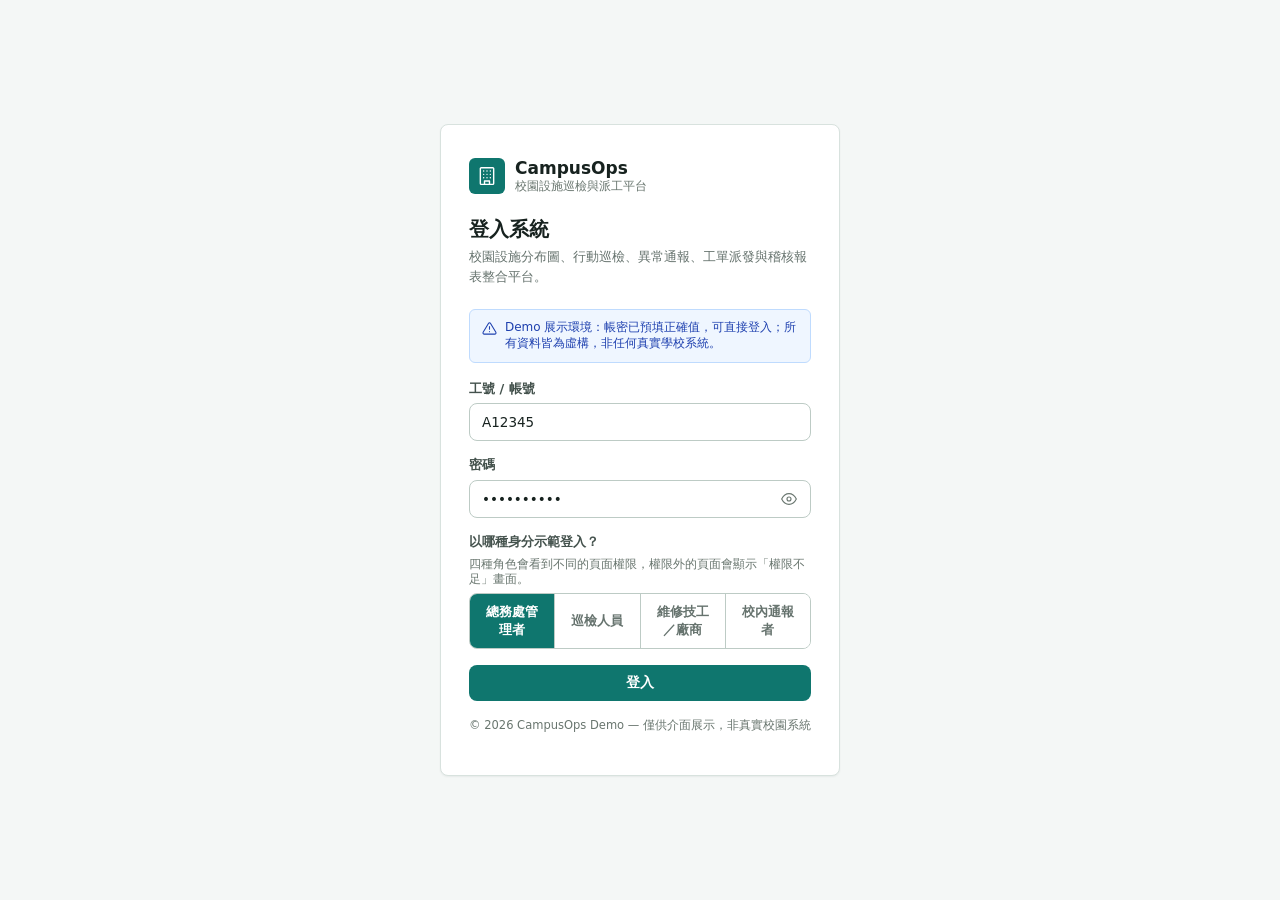
==== index.html @ 9fc0cc45 "Add cache-busting to all shared assets; label mobile form controls Cache busting (all 9 pages, unifi" ====
<!DOCTYPE html>
<html lang="zh-Hant">
<head>
<meta charset="UTF-8">
<meta name="viewport" content="width=device-width, initial-scale=1.0">
<title>登入 — CampusOps 校園設施巡檢與派工平台</title>
<link rel="icon" href="assets/favicon.svg" type="image/svg+xml">
<link rel="stylesheet" href="css/style.css?v=20260807b">
</head>
<body data-page="login">
<a class="skip-link" href="#login-form">跳到登入表單</a>
<div class="login-shell">
  <div class="login-card">
    <div class="login-brand">
      <div class="brand-mark"><svg viewBox="0 0 24 24" fill="none" stroke="currentColor" stroke-width="1.7" stroke-linecap="round" stroke-linejoin="round"><rect x="4" y="2" width="16" height="20" rx="1"/><path d="M9 22v-4h6v4"/><path d="M8 6h.01M12 6h.01M16 6h.01M8 10h.01M12 10h.01M16 10h.01M8 14h.01M12 14h.01M16 14h.01"/></svg></div>
      <div><div class="brand-text">CampusOps</div><div class="brand-sub">校園設施巡檢與派工平台</div></div>
    </div>
    <h2 class="login-title">登入系統</h2>
    <p class="login-desc">校園設施分布圖、行動巡檢、異常通報、工單派發與稽核報表整合平台。</p>

    <div class="login-demo-note">
      <svg viewBox="0 0 24 24" fill="none" stroke="currentColor" stroke-width="1.7" stroke-linecap="round" stroke-linejoin="round"><path d="M10.29 3.86 1.82 18a2 2 0 0 0 1.71 3h16.94a2 2 0 0 0 1.71-3L13.71 3.86a2 2 0 0 0-3.42 0Z"/><line x1="12" y1="9" x2="12" y2="13"/><line x1="12" y1="17" x2="12.01" y2="17"/></svg>
      <span>Demo 展示環境：帳密已預填正確值，可直接登入；所有資料皆為虛構，非任何真實學校系統。</span>
    </div>

    <form id="login-form" novalidate>
      <div class="field" id="field-account">
        <label for="account">工號 / 帳號</label>
        <input type="text" id="account" name="account" value="A12345" autocomplete="username">
        <span class="error-msg"><svg viewBox="0 0 24 24" fill="none" stroke="currentColor" stroke-width="1.7" stroke-linecap="round" stroke-linejoin="round" width="13" height="13"><circle cx="12" cy="12" r="10"/><path d="M12 8v4"/><path d="M12 16h.01"/></svg>工號錯誤，請確認後再試一次</span>
      </div>
      <div class="field" id="field-password">
        <label for="password">密碼</label>
        <div class="password-field-wrap">
          <input type="password" id="password" name="password" value="campus2026" autocomplete="current-password">
          <button type="button" class="password-toggle" id="toggle-password" aria-label="顯示密碼">
            <svg viewBox="0 0 24 24" fill="none" stroke="currentColor" stroke-width="1.7" stroke-linecap="round" stroke-linejoin="round"><path d="M1 12s4-8 11-8 11 8 11 8-4 8-11 8-11-8-11-8Z"/><circle cx="12" cy="12" r="3"/></svg>
          </button>
        </div>
        <span class="error-msg"><svg viewBox="0 0 24 24" fill="none" stroke="currentColor" stroke-width="1.7" stroke-linecap="round" stroke-linejoin="round" width="13" height="13"><circle cx="12" cy="12" r="10"/><path d="M12 8v4"/><path d="M12 16h.01"/></svg>密碼錯誤，請確認後再試一次</span>
      </div>

      <div class="field">
        <label>以哪種身分示範登入？</label>
        <span class="hint">四種角色會看到不同的頁面權限，權限外的頁面會顯示「權限不足」畫面。</span>
        <div class="segmented" id="role-segmented" role="radiogroup" aria-label="示範身分">
          <button type="button" data-role="manager" class="active" role="radio" aria-checked="true">總務處管理者</button>
          <button type="button" data-role="inspector" role="radio" aria-checked="false">巡檢人員</button>
          <button type="button" data-role="tech" role="radio" aria-checked="false">維修技工／廠商</button>
          <button type="button" data-role="reporter" role="radio" aria-checked="false">校內通報者</button>
        </div>
      </div>

      <button type="submit" class="btn btn-primary btn-block" id="login-submit">登入</button>
    </form>
    <p class="login-foot">© 2026 CampusOps Demo — 僅供介面展示，非真實校園系統</p>
  </div>
</div>

<script src="js/main.js?v=20260807b"></script>
<script>
(function () {
  "use strict";
  var VALID_ACCOUNT = "A12345";
  var VALID_PASSWORD = "campus2026";
  var LANDING = { manager: "dashboard.html", inspector: "inspections.html", tech: "workorders.html", reporter: "report-issue.html" };
  var selectedRole = "manager";

  document.getElementById("role-segmented").addEventListener("click", function (e) {
    var btn = e.target.closest("button[data-role]");
    if (!btn) return;
    selectedRole = btn.getAttribute("data-role");
    document.querySelectorAll("#role-segmented button").forEach(function (b) {
      var active = b === btn;
      b.classList.toggle("active", active);
      b.setAttribute("aria-checked", String(active));
    });
  });

  document.getElementById("toggle-password").addEventListener("click", function () {
    var input = document.getElementById("password");
    var isPw = input.type === "password";
    input.type = isPw ? "text" : "password";
    this.setAttribute("aria-label", isPw ? "隱藏密碼" : "顯示密碼");
    this.innerHTML = isPw
      ? '<svg viewBox="0 0 24 24" fill="none" stroke="currentColor" stroke-width="1.7" stroke-linecap="round" stroke-linejoin="round"><path d="M9.9 4.24A9.1 9.1 0 0 1 12 4c7 0 11 8 11 8a17.6 17.6 0 0 1-2.6 3.8"/><path d="M6.6 6.6C3.5 8.5 1 12 1 12s4 8 11 8a9.7 9.7 0 0 0 5-1.4"/><path d="M9.9 9.9a3 3 0 1 0 4.2 4.2"/><path d="M2 2l20 20"/></svg>'
      : '<svg viewBox="0 0 24 24" fill="none" stroke="currentColor" stroke-width="1.7" stroke-linecap="round" stroke-linejoin="round"><path d="M1 12s4-8 11-8 11 8 11 8-4 8-11 8-11-8-11-8Z"/><circle cx="12" cy="12" r="3"/></svg>';
  });

  document.getElementById("login-form").addEventListener("submit", function (e) {
    e.preventDefault();
    var account = document.getElementById("account").value.trim();
    var password = document.getElementById("password").value;
    var accountField = document.getElementById("field-account");
    var passwordField = document.getElementById("field-password");
    accountField.classList.toggle("has-error", account !== VALID_ACCOUNT);
    passwordField.classList.toggle("has-error", password !== VALID_PASSWORD);
    if (account !== VALID_ACCOUNT || password !== VALID_PASSWORD) {
      window.CO.toast("登入失敗，請確認工號與密碼", "error");
      return;
    }
    try {
      localStorage.setItem("co_session_v1", "1");
      localStorage.setItem("co_role_v1", selectedRole);
    } catch (err) { /* ignore */ }
    window.CO.toast("登入成功，正在導向…", "success");
    setTimeout(function () { window.location.href = LANDING[selectedRole]; }, 400);
  });
})();
</script>
</body>
</html>
---- css/style.css ----
/* ==========================================================================
   CampusOps — 校園設施巡檢與派工平台
   Design tokens & shared components
   ========================================================================== */

:root {
  color-scheme: light;

  /* Neutral surfaces — quiet, government/B2B feel. Light mode is the sole,
     unconditional default (no prefers-color-scheme auto-switch) so the
     brand reads consistently regardless of a visitor's OS setting; the
     [data-theme="dark"] block below is kept only as a manual-override hook
     for a possible future in-app toggle. */
  --color-bg: #f4f7f6;
  --color-surface: #ffffff;
  --color-surface-sunken: #eef3f1;
  --color-border: #d8e2de;
  --color-border-strong: #bdcbc5;

  /* Text */
  --color-text: #17221f;
  --color-text-soft: #44524d;
  --color-text-muted: #66736e;
  /* One step darker than the brief's literal #82908b (3.3:1 on white) so
     small faint text — table headers, captions, timestamps — still clears
     WCAG AA 4.5:1; same hue, same "most receded" role in the ramp. */
  --color-text-faint: #69766f;
  --color-text-on-primary: #ffffff;

  /* Brand — #0F766E is the ONE primary action color (buttons, links, active
     nav/selection state, focus rings on interactive brand controls).
     Deliberately not used as ambient background filler across cards/icons/
     panels — see --color-neutral-bg for that instead. */
  --color-primary: #0f766e;
  --color-primary-hover: #115e59;
  --color-primary-active: #134e4a;
  --color-primary-soft: #ccfbf1;
  --color-primary-soft-border: #99e6d9;
  --color-primary-soft-ink: #115e59;

  /* Status palette — reserved. Red/orange/yellow ONLY for danger/overdue/
     warning states. Blue carries charts, links and informational/focus
     states instead of green, so green stays legible as the one brand color. */
  --color-neutral: #57635e;
  --color-neutral-bg: #eceeed;
  --color-info: #2563eb;
  --color-info-bg: #eff6ff;
  --color-info-border: #bfdbfe;
  --color-info-ink: #1e40af;
  --color-caution: #b45309;
  --color-caution-bg: #fffbeb;
  --color-caution-border: #fde68a;
  --color-caution-dot: var(--color-caution);
  --color-risk: #c2410c;
  --color-risk-bg: #fff7ed;
  --color-risk-border: #fed7aa;
  --color-risk-dot: var(--color-risk);
  --color-danger: #b91c1c;
  --color-danger-bg: #fef2f2;
  --color-danger-border: #fecaca;
  --color-danger-dot: var(--color-danger);
  --color-success: #15803d;
  --color-success-bg: #f0fdf4;
  --color-success-border: #bbf7d0;
  --color-success-dot: var(--color-success);
  --color-violet: #5b4b93;
  --color-violet-bg: #ece9f6;
  --color-violet-border: #d8d1ee;

  --sidebar-width: 248px;
  --sidebar-width-collapsed: 76px;
  --header-height: 60px;

  /* Sidebar is a fixed dark-green identity, independent of the light/dark
     content theme — it never flips, so these are plain values, not
     re-declared per mode. */
  --color-sidebar: #0b3a35;
  --color-sidebar-hover: #124a43;
  --color-sidebar-active: #0f766e;
  --color-sidebar-text: #eaf6f4;
  --color-sidebar-text-soft: #cfe9e4;
  --color-sidebar-text-muted: #86b8b0;
  --color-sidebar-border: rgba(255, 255, 255, 0.09);

  --radius-sm: 4px;
  --radius-md: 6px;
  --radius-lg: 8px;
  --shadow-card: 0 1px 2px rgba(20, 32, 28, 0.06);
  --shadow-popover: 0 8px 24px rgba(20, 32, 28, 0.12);

  --font-ui: "Inter", "PingFang TC", "Noto Sans TC", "Microsoft JhengHei", system-ui, sans-serif;
  --font-mono: "JetBrains Mono", Menlo, monospace;
}

/* Manual dark-mode hook (not auto-activated — see note above). Kept in sync
   with the brand in case an in-app theme toggle is added later. */
:root[data-theme="dark"] {
  color-scheme: dark;
  --color-bg: #141a18;
  --color-surface: #1b2320;
  --color-surface-sunken: #171d1b;
  --color-border: #2a332f;
  --color-border-strong: #3a453f;
  --color-text: #eef2f0;
  --color-text-soft: #cdd6d2;
  --color-text-muted: #a1aca6;
  --color-text-faint: #8b9994;
  --color-primary: #2dd4bf;
  --color-primary-hover: #14b8a6;
  --color-primary-active: #0b3a35;
  --color-primary-soft: #0f2b28;
  --color-primary-soft-border: #1f4a44;
  --color-primary-soft-ink: #93e6da;
  --color-neutral: #a1aca6;
  --color-neutral-bg: #232b28;
  --color-info: #60a5fa;
  --color-info-bg: #16233d;
  --color-info-border: #24406b;
  --color-info-ink: #bfdbfe;
  --color-caution: #e6b64a;
  --color-caution-bg: #332a13;
  --color-caution-border: #5c471f;
  --color-caution-dot: var(--color-caution);
  --color-risk: #ef9463;
  --color-risk-bg: #3a2415;
  --color-risk-border: #5c3a24;
  --color-risk-dot: var(--color-risk);
  --color-danger: #f08a86;
  --color-danger-bg: #3a1c1b;
  --color-danger-border: #5c2d2b;
  --color-danger-dot: var(--color-danger);
  --color-success: #5fce9a;
  --color-success-bg: #17301f;
  --color-success-border: #285039;
  --color-success-dot: var(--color-success);
  --color-violet: #a79bdc;
  --color-violet-bg: #262040;
  --color-violet-border: #3c3260;
}

* { box-sizing: border-box; }
html { -webkit-text-size-adjust: 100%; }

body {
  margin: 0;
  font-family: var(--font-ui);
  color: var(--color-text);
  background: var(--color-bg);
  -webkit-font-smoothing: antialiased;
  line-height: 1.3;
}

a { color: inherit; text-decoration: none; }
button { font-family: inherit; }
img { max-width: 100%; display: block; }
ul { list-style: none; margin: 0; padding: 0; }
svg { display: block; }
p { margin: 0 0 8px; line-height: 1.55; }
h1, h2, h3, h4 { margin: 0; line-height: 1.35; }

.skip-link {
  position: absolute;
  left: -9999px;
  top: 0;
  background: var(--color-primary);
  color: #fff;
  padding: 10px 16px;
  border-radius: 0 0 var(--radius-lg) 0;
  z-index: 300;
}
.skip-link:focus { left: 0; }

/* ---------- App shell ---------- */

.app-shell { min-height: 100vh; display: flex; }

/* Sidebar is a fixed dark-green identity (see --sidebar-* tokens) — it does
   NOT follow the light/dark content theme, by design: it's the one constant
   anchor while the main workspace stays light gray/white. */
.sidebar {
  position: fixed;
  inset: 0 auto 0 0;
  width: var(--sidebar-width);
  background: var(--color-sidebar);
  border-right: 1px solid var(--color-sidebar-border);
  display: flex;
  flex-direction: column;
  z-index: 40;
  transition: width 0.2s ease;
  overflow: hidden;
}
body.sidebar-collapsed .sidebar { width: var(--sidebar-width-collapsed); }

.sidebar-brand {
  height: var(--header-height);
  display: flex;
  align-items: center;
  gap: 10px;
  padding: 0 20px;
  border-bottom: 1px solid var(--color-sidebar-border);
  flex-shrink: 0;
  overflow: hidden;
}
.sidebar-brand .brand-mark {
  width: 30px; height: 30px; border-radius: var(--radius-md);
  background: var(--color-sidebar-active); color: #fff;
  display: flex; align-items: center; justify-content: center;
  flex-shrink: 0;
}
.sidebar-brand .brand-mark svg { width: 18px; height: 18px; }
.sidebar-brand .brand-text { font-size: 16px; font-weight: 700; white-space: nowrap; letter-spacing: 0.2px; color: var(--color-sidebar-text); }
.sidebar-brand .brand-sub { font-size: 11px; color: var(--color-sidebar-text-muted); white-space: nowrap; }
body.sidebar-collapsed .brand-text,
body.sidebar-collapsed .brand-sub { display: none; }

.sidebar-nav { flex: 1; overflow-y: auto; overflow-x: hidden; padding: 12px; display: flex; flex-direction: column; gap: 2px; }
.sidebar-section-label {
  font-size: 11px; font-weight: 600; color: var(--color-sidebar-text-muted);
  text-transform: uppercase; letter-spacing: 0.06em;
  padding: 14px 12px 6px;
}
body.sidebar-collapsed .sidebar-section-label { display: none; }

.sidebar-link {
  display: flex; align-items: center; gap: 12px;
  height: 38px; padding: 0 12px;
  border-radius: var(--radius-md);
  font-size: 14px; color: var(--color-sidebar-text-soft);
  cursor: pointer; white-space: nowrap; position: relative;
}
.sidebar-link:hover { background: var(--color-sidebar-hover); color: var(--color-sidebar-text); }
.sidebar-link svg { flex-shrink: 0; width: 18px; height: 18px; }
.sidebar-link.active {
  background: var(--color-sidebar-active);
  color: #fff;
  font-weight: 600;
}
.sidebar-link .lock-flag {
  margin-left: auto; width: 14px; height: 14px; color: var(--color-sidebar-text-muted); flex-shrink: 0;
}
.sidebar-link.active .lock-flag { color: rgba(255,255,255,0.75); }
body.sidebar-collapsed .sidebar-link span:not(.lock-flag),
body.sidebar-collapsed .sidebar-link .lock-flag { display: none; }
body.sidebar-collapsed .sidebar-link { justify-content: center; }

.sidebar-foot { border-top: 1px solid var(--color-sidebar-border); padding: 8px; flex-shrink: 0; }
.sidebar-foot .sidebar-link { color: var(--color-sidebar-text-soft); }
.sidebar-foot .sidebar-link:hover { background: var(--color-sidebar-hover); color: var(--color-sidebar-text); }

.main-col { flex: 1; margin-left: var(--sidebar-width); display: flex; flex-direction: column; min-width: 0; transition: margin-left 0.2s ease; }
body.sidebar-collapsed .main-col { margin-left: var(--sidebar-width-collapsed); }

.topbar {
  height: var(--header-height);
  background: var(--color-surface);
  border-bottom: 1px solid var(--color-border);
  display: flex; align-items: center;
  padding: 0 20px;
  position: sticky; top: 0; z-index: 30;
  gap: 16px;
}
.topbar-inner { display: flex; align-items: center; justify-content: space-between; width: 100%; gap: 16px; }
.topbar-left { display: flex; align-items: center; gap: 12px; min-width: 0; }
.topbar-right { display: flex; align-items: center; gap: 10px; flex-shrink: 0; }

.sidebar-toggle, .icon-btn {
  width: 34px; height: 34px; border-radius: var(--radius-md);
  border: 1px solid var(--color-border); background: var(--color-surface);
  display: flex; align-items: center; justify-content: center;
  color: var(--color-text-soft); cursor: pointer; flex-shrink: 0; position: relative;
}
.sidebar-toggle:hover, .icon-btn:hover { background: var(--color-surface-sunken); }
.icon-btn svg { width: 17px; height: 17px; }

.page-heading { display: flex; flex-direction: column; min-width: 0; }
.page-heading h1 { font-size: 16px; font-weight: 700; white-space: nowrap; overflow: hidden; text-overflow: ellipsis; }
.page-heading .breadcrumb { font-size: 12px; color: var(--color-text-faint); }

.badge-dot {
  position: absolute; top: 6px; right: 6px; width: 7px; height: 7px;
  border-radius: 50%; background: var(--color-danger-dot); border: 1.5px solid var(--color-surface);
}

.role-switcher { position: relative; }
.role-chip {
  display: flex; align-items: center; gap: 8px;
  height: 34px; padding: 0 10px 0 4px;
  border: 1px solid var(--color-border); border-radius: var(--radius-lg);
  background: var(--color-surface); cursor: pointer; font-size: 13px;
}
.role-chip .avatar {
  width: 26px; height: 26px; border-radius: var(--radius-sm);
  background: var(--color-neutral-bg); color: var(--color-text-soft);
  display: flex; align-items: center; justify-content: center; font-size: 12px; font-weight: 700;
  flex-shrink: 0;
}
.role-chip .role-name { font-weight: 600; white-space: nowrap; }
.role-chip .role-title { color: var(--color-text-faint); font-size: 11px; white-space: nowrap; }
.role-menu {
  position: absolute; top: calc(100% + 6px); right: 0; width: 258px;
  background: var(--color-surface); border: 1px solid var(--color-border);
  border-radius: var(--radius-lg); box-shadow: var(--shadow-popover);
  padding: 6px; z-index: 60; display: none;
}
.role-menu.open { display: block; }
.role-menu-label { font-size: 11px; color: var(--color-text-faint); padding: 8px 10px 4px; text-transform: uppercase; letter-spacing: 0.05em; }
.role-menu-item {
  display: flex; align-items: flex-start; gap: 10px; width: 100%; text-align: left;
  padding: 8px 10px; border-radius: var(--radius-md); border: none; background: none; cursor: pointer;
}
.role-menu-item:hover { background: var(--color-surface-sunken); }
.role-menu-item.active { background: var(--color-primary-soft); }
.role-menu-item .r-name { font-size: 13px; font-weight: 600; color: var(--color-text); }
.role-menu-item .r-desc { font-size: 11.5px; color: var(--color-text-faint); margin-top: 1px; }
.role-menu-item svg { width: 16px; height: 16px; margin-top: 2px; color: var(--color-text-muted); flex-shrink: 0; }
.role-menu-item.active svg { color: var(--color-primary-hover); }

/* ---------- Demo banner ---------- */
/* Uses the blue info accent, not brand green — it's an informational
   notice, not a primary action, and keeps green from bleeding into every
   page's very first pixels. */
.demo-banner {
  background: var(--color-info-bg);
  border-bottom: 1px solid var(--color-info-border);
  color: var(--color-info-ink);
  font-size: 12.5px;
  padding: 8px 20px;
  display: flex; align-items: center; gap: 14px; flex-wrap: wrap;
}
.demo-banner svg { width: 15px; height: 15px; flex-shrink: 0; color: var(--color-info-ink); }
.demo-banner .db-text { flex: 1; min-width: 200px; }
.demo-banner .db-tests { display: flex; align-items: center; gap: 6px; flex-wrap: wrap; }
.demo-banner .db-tests span { color: var(--color-info-ink); font-weight: 600; }
.demo-banner .db-tests a {
  border: 1px solid var(--color-info-border); border-radius: var(--radius-sm);
  padding: 2px 8px; font-size: 11.5px; background: var(--color-surface); color: var(--color-info-ink);
}
.demo-banner .db-tests a:hover { background: var(--color-info-bg); }
.demo-banner .demo-mode-switcher { flex-shrink: 0; }
.demo-banner .demo-mode-switcher .role-chip {
  height: 26px; padding: 0 8px; gap: 6px; border-color: var(--color-info-border);
  background: var(--color-surface); color: var(--color-info-ink); font-weight: 600; font-size: 12px;
}
.demo-banner .demo-mode-switcher .role-chip svg { width: 14px; height: 14px; }
.demo-banner .demo-mode-switcher .role-chip:hover { background: var(--color-info-bg); }
.demo-banner .demo-mode-switcher .role-menu { right: 0; }

/* ---------- Page layout ---------- */

.page { padding: 24px 28px 48px; flex: 1; width: 100%; }
.page-header { display: flex; align-items: flex-end; justify-content: space-between; gap: 16px; margin-bottom: 20px; flex-wrap: wrap; }
.page-title { font-size: 22px; font-weight: 700; }
.page-subtitle { font-size: 13px; color: var(--color-text-muted); margin-top: 4px; }
.page-actions { display: flex; gap: 10px; flex-wrap: wrap; }

.section-title { font-size: 15px; font-weight: 700; margin-bottom: 12px; }

/* ---------- Buttons ---------- */

.btn {
  display: inline-flex; align-items: center; justify-content: center; gap: 8px;
  height: 36px; padding: 0 16px; border-radius: var(--radius-lg);
  font-size: 13.5px; font-weight: 600; cursor: pointer; border: 1px solid transparent;
  white-space: nowrap; transition: background 0.12s ease, border-color 0.12s ease;
}
.btn svg { width: 15px; height: 15px; }
.btn:disabled { opacity: 0.5; cursor: not-allowed; }
.btn-primary { background: var(--color-primary); color: #fff; }
.btn-primary:hover:not(:disabled) { background: var(--color-primary-hover); }
.btn-secondary { background: var(--color-surface); border-color: var(--color-border-strong); color: var(--color-text); }
.btn-secondary:hover:not(:disabled) { background: var(--color-surface-sunken); }
.btn-ghost { background: none; color: var(--color-text-soft); }
.btn-ghost:hover:not(:disabled) { background: var(--color-surface-sunken); }
.btn-danger { background: var(--color-danger); color: #fff; }
.btn-danger:hover:not(:disabled) { background: #941f19; }
.btn-sm { height: 30px; padding: 0 12px; font-size: 12.5px; border-radius: var(--radius-md); }
.btn-block { width: 100%; }
.btn-icon-only { width: 36px; padding: 0; }

/* ---------- Forms ---------- */

.field { display: flex; flex-direction: column; gap: 6px; margin-bottom: 16px; }
.field label { font-size: 13px; font-weight: 600; color: var(--color-text-soft); }
.field .hint { font-size: 11.5px; color: var(--color-text-faint); }
.field .error-msg { font-size: 11.5px; color: var(--color-danger); display: none; align-items: center; gap: 4px; }
.field.has-error .error-msg { display: flex; }
.field.has-error input, .field.has-error select, .field.has-error textarea { border-color: var(--color-danger); }

input[type="text"], input[type="password"], input[type="search"], input[type="date"],
input[type="number"], input[type="email"], select, textarea {
  height: 38px; padding: 0 12px; border-radius: var(--radius-lg);
  border: 1px solid var(--color-border-strong); background: var(--color-surface);
  font-size: 13.5px; color: var(--color-text); width: 100%; font-family: inherit;
}
textarea { height: auto; padding: 10px 12px; min-height: 84px; resize: vertical; }
input:focus, select:focus, textarea:focus { outline: 2px solid var(--color-info); outline-offset: 1px; border-color: var(--color-info); }
input::placeholder, textarea::placeholder { color: var(--color-text-faint); }

.select-wrap { position: relative; }
.select-wrap svg { position: absolute; right: 10px; top: 50%; transform: translateY(-50%); width: 16px; height: 16px; color: var(--color-text-faint); pointer-events: none; }
.select-wrap select { appearance: none; padding-right: 32px; }

.checkbox-row { display: flex; align-items: center; gap: 8px; font-size: 13.5px; }
.checkbox-row input[type="checkbox"] { width: 16px; height: 16px; accent-color: var(--color-primary); }

.segmented { display: flex; border: 1px solid var(--color-border-strong); border-radius: var(--radius-lg); overflow: hidden; }
.segmented button {
  flex: 1; padding: 9px 12px; border: none; background: var(--color-surface); font-size: 13px; font-weight: 600;
  color: var(--color-text-muted); cursor: pointer; border-right: 1px solid var(--color-border-strong);
  display: flex; align-items: center; justify-content: center; gap: 6px;
}
.segmented button:last-child { border-right: none; }
.segmented button.active { background: var(--color-primary); color: #fff; }
.segmented button.seg-danger.active { background: var(--color-danger); }
.segmented button svg { width: 15px; height: 15px; }

/* ---------- Cards & stat tiles ---------- */

.card {
  background: var(--color-surface); border: 1px solid var(--color-border);
  border-radius: var(--radius-lg); box-shadow: var(--shadow-card);
}
.card-pad { padding: 18px; }
.card-header { display: flex; align-items: center; justify-content: space-between; padding: 16px 18px; border-bottom: 1px solid var(--color-border); gap: 10px; flex-wrap: wrap; }
.card-header h2, .card-header h3 { font-size: 14.5px; font-weight: 700; }
.card-body { padding: 18px; }

.stats-grid { display: grid; grid-template-columns: repeat(4, 1fr); gap: 14px; margin-bottom: 20px; }
.stat-card {
  background: var(--color-surface); border: 1px solid var(--color-border); border-radius: var(--radius-lg);
  padding: 16px 18px; box-shadow: var(--shadow-card); min-height: 108px;
  display: flex; flex-direction: column; justify-content: space-between; gap: 10px;
}
.stat-card .stat-top { display: flex; align-items: center; justify-content: space-between; }
.stat-card .stat-label { font-size: 12.5px; color: var(--color-text-muted); font-weight: 600; }
.stat-card .stat-icon { width: 30px; height: 30px; border-radius: var(--radius-md); display: flex; align-items: center; justify-content: center; flex-shrink: 0; }
.stat-card .stat-icon svg { width: 16px; height: 16px; }
.stat-card .stat-value { font-size: 27px; font-weight: 800; letter-spacing: -0.01em; }
.stat-card .stat-foot { font-size: 12px; color: var(--color-text-faint); display: flex; align-items: center; gap: 5px; }
.stat-card.tone-neutral .stat-icon { background: var(--color-neutral-bg); color: var(--color-text-soft); }
.stat-card.tone-caution .stat-icon { background: var(--color-caution-bg); color: var(--color-caution); }
.stat-card.tone-risk .stat-icon { background: var(--color-risk-bg); color: var(--color-risk); }
.stat-card.tone-danger .stat-icon { background: var(--color-danger-bg); color: var(--color-danger); }
.stat-card.tone-success .stat-icon { background: var(--color-success-bg); color: var(--color-success); }
.delta-up { color: var(--color-danger); }
.delta-down { color: var(--color-success); }

.grid-2 { display: grid; grid-template-columns: 1.5fr 1fr; gap: 14px; }
/* Dashboard's two-column rows: size each card to its own content instead of
   stretching the shorter card (e.g. 設施類型分布) up to match a taller sibling
   (e.g. 需要立即處理's list) — that stretch was the source of large dead
   whitespace inside the shorter card. */
body[data-page="dashboard"] .grid-2 { align-items: start; }
.grid-3 { display: grid; grid-template-columns: repeat(3, 1fr); gap: 14px; }

/* ---------- Badges / pills ---------- */

.badge {
  display: inline-flex; align-items: center; gap: 5px;
  font-size: 11.5px; font-weight: 700; padding: 3px 9px; border-radius: 999px;
  white-space: nowrap; line-height: 1.6;
}
.badge svg, .badge .dot { width: 7px; height: 7px; border-radius: 50%; flex-shrink: 0; }
.badge .dot { display: inline-block; }

/* Every status badge carries a matching 1px border, not just a tinted fill —
   keeps the quiet, outlined B2B look consistent with cards/inputs. */
.badge-neutral { background: var(--color-neutral-bg); color: var(--color-text-soft); border: 1px solid var(--color-border-strong); }
.badge-neutral .dot { background: var(--color-text-faint); }
.badge-info { background: var(--color-info-bg); color: var(--color-info); border: 1px solid var(--color-info-border); }
.badge-info .dot { background: var(--color-info); }
.badge-caution { background: var(--color-caution-bg); color: var(--color-caution); border: 1px solid var(--color-caution-border); }
.badge-caution .dot { background: var(--color-caution-dot); }
.badge-risk { background: var(--color-risk-bg); color: var(--color-risk); border: 1px solid var(--color-risk-border); }
.badge-risk .dot { background: var(--color-risk-dot); }
.badge-danger { background: var(--color-danger-bg); color: var(--color-danger); border: 1px solid var(--color-danger-border); }
.badge-danger .dot { background: var(--color-danger-dot); }
.badge-success { background: var(--color-success-bg); color: var(--color-success); border: 1px solid var(--color-success-border); }
.badge-success .dot { background: var(--color-success-dot); }
.badge-violet { background: var(--color-violet-bg); color: var(--color-violet); border: 1px solid var(--color-violet-border); }
.badge-violet .dot { background: var(--color-violet); }
.badge-primary { background: var(--color-primary-soft); color: var(--color-primary-hover); border: 1px solid var(--color-primary-soft-border); }
.badge-primary .dot { background: var(--color-primary); }

.badge-lg { font-size: 12.5px; padding: 5px 12px; }

/* ---------- Tables ---------- */

.table-toolbar { display: flex; align-items: center; justify-content: space-between; gap: 12px; flex-wrap: wrap; padding: 14px 18px; border-bottom: 1px solid var(--color-border); }
.table-search { position: relative; width: 260px; max-width: 100%; }
.table-search svg { position: absolute; left: 10px; top: 50%; transform: translateY(-50%); width: 15px; height: 15px; color: var(--color-text-faint); }
.table-search input { padding-left: 32px; }
.table-filters { display: flex; gap: 8px; flex-wrap: wrap; align-items: center; }
.table-filters select { height: 34px; font-size: 12.5px; padding: 0 28px 0 10px; width: auto; min-width: 108px; }
.table-count { font-size: 12px; color: var(--color-text-faint); white-space: nowrap; }

.table-scroll { overflow-x: auto; }
table.data-table { width: 100%; border-collapse: collapse; min-width: 640px; font-size: 13px; }
table.data-table th {
  text-align: left; font-size: 11.5px; font-weight: 700; color: var(--color-text-faint);
  text-transform: uppercase; letter-spacing: 0.04em; padding: 10px 14px; border-bottom: 1px solid var(--color-border);
  white-space: nowrap; background: var(--color-surface-sunken); position: sticky; top: 0;
}
table.data-table th.sortable { cursor: pointer; user-select: none; }
table.data-table th.sortable .sort-icon { display: inline-flex; vertical-align: -3px; margin-left: 3px; width: 12px; height: 12px; opacity: 0.5; }
table.data-table th.sort-active .sort-icon { opacity: 1; color: var(--color-primary); }
table.data-table td { padding: 12px 14px; border-bottom: 1px solid var(--color-border); vertical-align: middle; }
table.data-table tbody tr:hover { background: var(--color-surface-sunken); }
table.data-table tbody tr.row-link { cursor: pointer; }
.cell-primary { font-weight: 600; color: var(--color-text); }
.cell-muted { color: var(--color-text-faint); font-size: 12.5px; }
.cell-mono { font-family: var(--font-mono); font-size: 12px; }

.table-pagination { display: flex; align-items: center; justify-content: space-between; padding: 12px 18px; border-top: 1px solid var(--color-border); flex-wrap: wrap; gap: 10px; }
.pager-btns { display: flex; gap: 6px; align-items: center; }
.pager-btns button {
  width: 30px; height: 30px; border-radius: var(--radius-md); border: 1px solid var(--color-border-strong);
  background: var(--color-surface); cursor: pointer; font-size: 12.5px; display: flex; align-items: center; justify-content: center;
}
.pager-btns button.active { background: var(--color-primary); color: #fff; border-color: var(--color-primary); }
.pager-btns button:disabled { opacity: 0.4; cursor: not-allowed; }

/* Mobile responsive table -> card stack */
@media (max-width: 860px) {
  table.data-table.table-responsive-stack { min-width: 0; }
  table.data-table.table-responsive-stack thead { display: none; }
  table.data-table.table-responsive-stack, table.data-table.table-responsive-stack tbody, table.data-table.table-responsive-stack tr, table.data-table.table-responsive-stack td { display: block; width: 100%; }
  table.data-table.table-responsive-stack tr { border: 1px solid var(--color-border); border-radius: var(--radius-lg); margin-bottom: 10px; padding: 6px 4px; }
  table.data-table.table-responsive-stack td { display: flex; justify-content: space-between; gap: 10px; border-bottom: none; padding: 7px 12px; text-align: right; }
  table.data-table.table-responsive-stack td::before { content: attr(data-label); font-size: 11.5px; font-weight: 700; color: var(--color-text-faint); text-align: left; }
}

/* ---------- Empty / loading / error / permission states ---------- */

.state-block { display: flex; flex-direction: column; align-items: center; justify-content: center; text-align: center; padding: 56px 24px; gap: 10px; }
.state-block .state-icon { width: 52px; height: 52px; border-radius: 999px; display: flex; align-items: center; justify-content: center; margin-bottom: 6px; }
.state-block .state-icon svg { width: 26px; height: 26px; }
.state-block.state-empty .state-icon { background: var(--color-surface-sunken); color: var(--color-text-faint); }
.state-block.state-error .state-icon { background: var(--color-danger-bg); color: var(--color-danger); }
.state-block.state-denied .state-icon { background: var(--color-caution-bg); color: var(--color-caution); }
.state-block h3 { font-size: 15px; font-weight: 700; }
.state-block p { font-size: 13px; color: var(--color-text-muted); max-width: 380px; }
.state-block .state-actions { display: flex; gap: 10px; margin-top: 8px; }

.state-permission-page { min-height: 420px; display: flex; align-items: center; justify-content: center; }

.skeleton { background: linear-gradient(90deg, var(--color-surface-sunken) 25%, var(--color-border) 37%, var(--color-surface-sunken) 63%); background-size: 400% 100%; animation: skeleton-loading 1.4s ease infinite; border-radius: var(--radius-md); }
@keyframes skeleton-loading { 0% { background-position: 100% 50%; } 100% { background-position: 0 50%; } }
.skeleton-text { height: 12px; margin-bottom: 8px; }
.skeleton-card { height: 108px; border-radius: var(--radius-lg); }

/* ---------- Modals ---------- */

.modal-backdrop {
  display: none; position: fixed; inset: 0; background: rgba(15, 23, 20, 0.45);
  align-items: center; justify-content: center; z-index: 100; padding: 20px;
}
.modal-backdrop.open { display: flex; }
.modal {
  background: var(--color-surface); border-radius: var(--radius-lg); padding: 22px;
  width: 420px; max-width: 100%; max-height: 88vh; overflow-y: auto;
  box-shadow: var(--shadow-popover);
}
.modal.modal-lg { width: 640px; }
.modal h3 { font-size: 16px; font-weight: 700; margin-bottom: 10px; }
.modal p { font-size: 13.5px; color: var(--color-text-muted); }
.modal-actions { display: flex; justify-content: flex-end; gap: 10px; margin-top: 18px; }

/* ---------- Toasts ---------- */

.toast-stack { position: fixed; bottom: 20px; right: 20px; z-index: 200; display: flex; flex-direction: column; gap: 8px; align-items: flex-end; }
.toast {
  background: var(--color-primary-active); color: #fff; padding: 11px 16px; border-radius: var(--radius-lg);
  font-size: 13px; font-weight: 600; box-shadow: var(--shadow-popover); display: flex; align-items: center; gap: 8px;
  animation: toast-in 0.18s ease;
}
.toast.toast-error { background: var(--color-danger); }
.toast.toast-success { background: var(--color-success); }
.toast svg { width: 16px; height: 16px; flex-shrink: 0; }
@keyframes toast-in { from { opacity: 0; transform: translateY(6px); } to { opacity: 1; transform: translateY(0); } }

/* ---------- Login page ---------- */

.login-shell { min-height: 100vh; display: flex; align-items: center; justify-content: center; background: var(--color-bg); padding: 24px; }
.login-card { width: 400px; max-width: 100%; background: var(--color-surface); border: 1px solid var(--color-border); border-radius: var(--radius-lg); box-shadow: var(--shadow-card); padding: 32px 28px; }
.login-brand { display: flex; align-items: center; gap: 10px; margin-bottom: 22px; }
.login-brand .brand-mark { width: 36px; height: 36px; border-radius: var(--radius-md); background: var(--color-primary); color: #fff; display: flex; align-items: center; justify-content: center; }
.login-brand .brand-mark svg { width: 20px; height: 20px; }
.login-brand .brand-text { font-size: 17px; font-weight: 800; }
.login-brand .brand-sub { font-size: 11.5px; color: var(--color-text-faint); }
.login-title { font-size: 20px; font-weight: 700; margin-bottom: 4px; }
.login-desc { font-size: 13px; color: var(--color-text-muted); margin-bottom: 22px; }
.login-demo-note { background: var(--color-info-bg); border: 1px solid var(--color-info-border); border-radius: var(--radius-md); padding: 10px 12px; font-size: 12px; color: var(--color-info-ink); margin-bottom: 18px; display: flex; gap: 8px; }
.login-demo-note svg { width: 15px; height: 15px; flex-shrink: 0; margin-top: 1px; }
.login-foot { text-align: center; font-size: 11.5px; color: var(--color-text-faint); margin-top: 16px; }
.password-field-wrap { position: relative; }
.password-toggle { position: absolute; right: 8px; top: 50%; transform: translateY(-50%); background: none; border: none; cursor: pointer; color: var(--color-text-faint); width: 28px; height: 28px; display: flex; align-items: center; justify-content: center; }
.password-toggle svg { width: 16px; height: 16px; }

/* ---------- Utility ---------- */

.flex { display: flex; }
.flex-col { flex-direction: column; }
.items-center { align-items: center; }
.justify-between { justify-content: space-between; }
.gap-6 { gap: 6px; } .gap-8 { gap: 8px; } .gap-10 { gap: 10px; } .gap-14 { gap: 14px; }
.mt-8 { margin-top: 8px; } .mt-12 { margin-top: 12px; } .mt-16 { margin-top: 16px; } .mt-20 { margin-top: 20px; }
.mb-8 { margin-bottom: 8px; } .mb-12 { margin-bottom: 12px; } .mb-16 { margin-bottom: 16px; }
.text-muted { color: var(--color-text-muted); }
.text-faint { color: var(--color-text-faint); }
.text-sm { font-size: 12.5px; }
.font-mono { font-family: var(--font-mono); }
.w-full { width: 100%; }
.hidden { display: none !important; }
/* Visually hidden but still present for screen readers/AT — unlike .hidden
   (display:none), this keeps the element in the accessibility tree. Use for
   <label>s that pair with an icon-only or placeholder-only control. */
.visually-hidden {
  position: absolute !important;
  width: 1px; height: 1px;
  padding: 0; margin: -1px;
  overflow: hidden;
  clip: rect(0, 0, 0, 0);
  white-space: nowrap;
  border: 0;
}
.hr { height: 1px; background: var(--color-border); border: none; margin: 16px 0; }
.avatar-initials {
  width: 32px; height: 32px; border-radius: var(--radius-md); background: var(--color-primary-soft);
  color: var(--color-primary-hover); font-size: 12.5px; font-weight: 700; display: flex; align-items: center; justify-content: center; flex-shrink: 0;
}

/* ---------- Responsive: desktop / tablet ---------- */

@media (max-width: 1240px) {
  .stats-grid { grid-template-columns: repeat(2, 1fr); }
  .grid-2, .grid-3 { grid-template-columns: 1fr; }
}

@media (max-width: 900px) {
  .sidebar { transform: translateX(-100%); transition: transform 0.2s ease; width: var(--sidebar-width); }
  body.sidebar-mobile-open .sidebar { transform: translateX(0); }
  .main-col { margin-left: 0; }
  body.sidebar-collapsed .main-col { margin-left: 0; }
  .page { padding: 16px; }
  .stats-grid { grid-template-columns: 1fr 1fr; gap: 10px; }
  .table-toolbar { flex-direction: column; align-items: stretch; }
  .table-search { width: 100%; }
  .sidebar-scrim { display: none; position: fixed; inset: 0; background: rgba(0,0,0,0.35); z-index: 39; }
  body.sidebar-mobile-open .sidebar-scrim { display: block; }
}

@media (max-width: 560px) {
  .stats-grid { grid-template-columns: 1fr; }
  .page-header { flex-direction: column; align-items: stretch; }
}

/* ---------- Mobile inspection form (390px design) ---------- */

.mobile-shell { max-width: 430px; margin: 0 auto; min-height: 100vh; background: var(--color-surface-sunken); display: flex; flex-direction: column; }
.mobile-topbar {
  height: 52px; background: var(--color-surface); border-bottom: 1px solid var(--color-border);
  display: flex; align-items: center; gap: 10px; padding: 0 14px; position: sticky; top: 0; z-index: 20;
}
.mobile-topbar .m-back { width: 32px; height: 32px; display: flex; align-items: center; justify-content: center; border-radius: var(--radius-md); border: none; background: none; cursor: pointer; flex-shrink: 0; }
.mobile-topbar .m-back svg { width: 19px; height: 19px; }
.mobile-topbar .m-title { font-size: 15px; font-weight: 700; flex: 1; overflow: hidden; text-overflow: ellipsis; white-space: nowrap; }
.mobile-topbar .m-status { flex-shrink: 0; }

.offline-strip {
  background: var(--color-caution-bg); color: var(--color-caution); font-size: 12px; font-weight: 600;
  padding: 7px 14px; display: none; align-items: center; gap: 6px;
}
.offline-strip.show { display: flex; }
.offline-strip svg { width: 14px; height: 14px; }

.mobile-body { flex: 1; padding: 14px 14px 100px; display: flex; flex-direction: column; gap: 14px; }
.m-card { background: var(--color-surface); border: 1px solid var(--color-border); border-radius: var(--radius-lg); padding: 14px; }
.m-card h4 { font-size: 13px; font-weight: 700; margin-bottom: 8px; display: flex; align-items: center; gap: 6px; }
.m-card h4 svg { width: 15px; height: 15px; color: var(--color-primary); }
.m-equipment-row { display: flex; justify-content: space-between; font-size: 12.5px; padding: 5px 0; border-bottom: 1px dashed var(--color-border); }
.m-equipment-row:last-child { border-bottom: none; }
.m-equipment-row .k { color: var(--color-text-faint); }
.m-equipment-row .v { font-weight: 600; text-align: right; }

.judge-toggle { display: grid; grid-template-columns: 1fr 1fr; gap: 10px; }
.judge-btn {
  border: 1.5px solid var(--color-border-strong); border-radius: var(--radius-lg); background: var(--color-surface);
  padding: 14px 8px; display: flex; flex-direction: column; align-items: center; gap: 6px; cursor: pointer; font-size: 13px; font-weight: 700;
}
.judge-btn svg { width: 22px; height: 22px; }
.judge-btn.normal.active { background: var(--color-success-bg); border-color: var(--color-success); color: var(--color-success); }
.judge-btn.abnormal.active { background: var(--color-danger-bg); border-color: var(--color-danger); color: var(--color-danger); }

.check-item { display: flex; align-items: center; justify-content: space-between; padding: 10px 0; border-bottom: 1px solid var(--color-border); font-size: 13px; gap: 10px; }
.check-item:last-child { border-bottom: none; }
.check-item .ci-label { flex: 1; }
.mini-toggle { display: flex; border: 1px solid var(--color-border-strong); border-radius: var(--radius-md); overflow: hidden; flex-shrink: 0; }
.mini-toggle button { width: 44px; height: 28px; border: none; background: var(--color-surface); font-size: 12px; font-weight: 700; cursor: pointer; color: var(--color-text-muted); }
.mini-toggle button.on-active { background: var(--color-success); color: #fff; }
.mini-toggle button.off-active { background: var(--color-danger); color: #fff; }

.photo-grid { display: grid; grid-template-columns: repeat(3, 1fr); gap: 8px; }
/* .photo-slot is a real <button> for the empty state (see inspection-form.html
   renderPhotoGrid) — reset native button chrome so it still reads as the
   dashed drop-zone tile, not a browser-default button. */
.photo-slot {
  aspect-ratio: 1; border: 1.5px dashed var(--color-border-strong); border-radius: var(--radius-md);
  display: flex; align-items: center; justify-content: center; cursor: pointer; background: var(--color-surface-sunken); color: var(--color-text-faint);
  position: relative; overflow: hidden; font-size: 10.5px; text-align: center; flex-direction: column; gap: 4px;
  font-family: inherit; appearance: none; padding: 0; margin: 0;
}
.photo-slot svg { width: 18px; height: 18px; }
.photo-slot.filled { border-style: solid; border-color: var(--color-border); color: transparent; padding: 0; background: none; cursor: default; }
.photo-slot .thumb-emoji { font-size: 26px; }
/* Sibling "replace" button filling the filled-slot container — sits behind
   the small remove button, never nested inside it (buttons can't nest). */
.photo-slot-img {
  position: absolute; inset: 0; width: 100%; height: 100%; border: none; padding: 0; margin: 0;
  background-size: cover; background-position: center; background-color: transparent;
  cursor: pointer; border-radius: inherit; appearance: none;
}
.photo-slot .rm-btn { position: absolute; top: 3px; right: 3px; width: 18px; height: 18px; border-radius: 50%; background: rgba(0,0,0,0.55); color: #fff; display: flex; align-items: center; justify-content: center; border: none; cursor: pointer; padding: 0; z-index: 2; }
.photo-slot .rm-btn svg { width: 11px; height: 11px; }

.geo-chip { display: flex; align-items: center; gap: 8px; font-size: 12px; color: var(--color-text-muted); background: var(--color-surface-sunken); border-radius: var(--radius-md); padding: 8px 10px; }
.geo-chip svg { width: 14px; height: 14px; color: var(--color-primary); flex-shrink: 0; }

.mobile-bottom-bar {
  position: fixed; left: 50%; transform: translateX(-50%); bottom: 0; max-width: 430px; width: 100%;
  background: var(--color-surface); border-top: 1px solid var(--color-border); padding: 10px 14px calc(10px + env(safe-area-inset-bottom));
  display: flex; gap: 10px; z-index: 25; box-shadow: 0 -2px 10px rgba(0,0,0,0.05);
}
.mobile-bottom-bar .btn { flex: 1; }

.m-success-screen { flex: 1; display: flex; flex-direction: column; align-items: center; justify-content: center; text-align: center; padding: 40px 24px; gap: 12px; }
.m-success-icon { width: 64px; height: 64px; border-radius: 50%; background: var(--color-success-bg); color: var(--color-success); display: flex; align-items: center; justify-content: center; }
.m-success-icon svg { width: 32px; height: 32px; }

@media (min-width: 431px) {
  .mobile-shell { border-left: 1px solid var(--color-border); border-right: 1px solid var(--color-border); box-shadow: var(--shadow-card); }
}

/* ---------- GIS Map page ---------- */

.map-layout { display: grid; grid-template-columns: 280px 1fr 300px; gap: 14px; height: calc(100vh - var(--header-height) - 88px); min-height: 560px; }
.map-panel { background: var(--color-surface); border: 1px solid var(--color-border); border-radius: var(--radius-lg); overflow-y: auto; }
.map-panel .card-body { padding: 16px; }
.map-filter-group { margin-bottom: 18px; }
.map-filter-group h4 { font-size: 12px; font-weight: 700; text-transform: uppercase; letter-spacing: 0.04em; color: var(--color-text-faint); margin-bottom: 10px; }
.layer-row { display: flex; align-items: center; gap: 9px; padding: 6px 0; font-size: 13px; }
.layer-row .layer-swatch { width: 12px; height: 12px; border-radius: 3px; flex-shrink: 0; }
.legend-row { display: flex; align-items: center; gap: 8px; font-size: 12.5px; padding: 4px 0; }
.legend-row .dot-lg { width: 10px; height: 10px; border-radius: 50%; flex-shrink: 0; }

.map-canvas-wrap { position: relative; border: 1px solid var(--color-border); border-radius: var(--radius-lg); background: var(--color-surface); overflow: hidden; cursor: grab; }
.map-canvas-wrap.dragging { cursor: grabbing; }
.map-canvas {
  position: relative; width: 100%; height: 100%; transform-origin: center center;
  transition: transform 0.12s ease-out;
  background:
  linear-gradient(var(--color-border) 1px, transparent 1px) 0 0/32px 32px,
  linear-gradient(90deg, var(--color-border) 1px, transparent 1px) 0 0/32px 32px,
  var(--color-surface-sunken);
}
.map-canvas-wrap.dragging .map-canvas { transition: none; }

.map-controls { position: absolute; top: 12px; right: 12px; z-index: 20; display: flex; flex-direction: column; gap: 6px; }
.map-controls button {
  width: 32px; height: 32px; border-radius: var(--radius-md); border: 1px solid var(--color-border-strong);
  background: var(--color-surface); display: flex; align-items: center; justify-content: center; cursor: pointer;
  box-shadow: var(--shadow-card); color: var(--color-text-soft);
}
.map-controls button:hover { background: var(--color-surface-sunken); }
.map-controls button svg { width: 16px; height: 16px; }
.map-controls .zoom-level { font-size: 10.5px; text-align: center; color: var(--color-text-faint); background: var(--color-surface); border-radius: var(--radius-sm); padding: 2px 0; border: 1px solid var(--color-border); }

.map-hint {
  position: absolute; bottom: 10px; left: 10px; z-index: 20; font-size: 11px; color: var(--color-text-faint);
  background: var(--color-surface); padding: 4px 9px; border-radius: var(--radius-sm); border: 1px solid var(--color-border);
  display: flex; align-items: center; gap: 5px;
}
.map-hint svg { width: 12px; height: 12px; }
.map-building {
  position: absolute; background: var(--color-surface); border: 1.5px solid var(--color-border-strong);
  border-radius: var(--radius-md); display: flex; flex-direction: column; align-items: center; justify-content: flex-start;
  font-size: 12px; font-weight: 700; color: var(--color-text-soft); cursor: pointer; text-align: center; padding: 10px 4px 4px; gap: 2px;
}
.map-building:hover { border-color: var(--color-primary); }
.map-building .b-code { font-size: 10px; color: var(--color-text-faint); font-weight: 600; }
.map-marker {
  position: absolute; width: 22px; height: 22px; border-radius: 50%; border: 2px solid #fff;
  box-shadow: 0 1px 4px rgba(0,0,0,0.25); display: flex; align-items: center; justify-content: center;
  cursor: pointer; transform: translate(-50%, -50%); z-index: 5; color: #fff;
}
.map-marker svg { width: 11px; height: 11px; }
.map-marker.risk-normal { background: var(--color-neutral); }
.map-marker.risk-caution { background: var(--color-caution-dot); }
.map-marker.risk-high { background: var(--color-risk-dot); }
.map-marker.risk-overdue { background: var(--color-danger-dot); animation: marker-pulse 1.6s ease infinite; }
@keyframes marker-pulse { 0%, 100% { box-shadow: 0 0 0 0 rgba(227,73,72,0.4), 0 1px 4px rgba(0,0,0,0.25); } 50% { box-shadow: 0 0 0 7px rgba(227,73,72,0), 0 1px 4px rgba(0,0,0,0.25); } }

.map-cluster {
  position: absolute; width: 34px; height: 34px; border-radius: 50%; border: 2px solid #fff;
  box-shadow: 0 1px 5px rgba(0,0,0,0.3); display: flex; align-items: center; justify-content: center;
  cursor: pointer; transform: translate(-50%, -50%); z-index: 6; color: #fff; font-weight: 800; font-size: 13px;
}
.map-cluster.risk-normal { background: var(--color-neutral); }
.map-cluster.risk-caution { background: var(--color-caution-dot); }
.map-cluster.risk-high { background: var(--color-risk-dot); }
.map-cluster.risk-overdue { background: var(--color-danger-dot); }
.map-cluster:hover { filter: brightness(1.08); }

.map-popover {
  position: absolute; width: 268px; background: var(--color-surface); border: 1px solid var(--color-border);
  border-radius: var(--radius-lg); box-shadow: var(--shadow-popover); z-index: 50; padding: 14px; display: none;
}
.map-popover.open { display: block; }
.map-popover .mp-close { position: absolute; top: 8px; right: 8px; width: 22px; height: 22px; border: none; background: none; cursor: pointer; color: var(--color-text-faint); }
.map-popover .mp-close svg { width: 15px; height: 15px; }
.map-popover h4 { font-size: 13.5px; font-weight: 700; margin-bottom: 6px; padding-right: 20px; }
.map-popover .mp-meta { font-size: 12px; color: var(--color-text-muted); margin-bottom: 8px; display: flex; flex-direction: column; gap: 3px; }

@media (max-width: 1240px) {
  .map-layout { grid-template-columns: 1fr; height: auto; }
  .map-canvas-wrap { height: 480px; }
  .map-panel { max-height: 260px; }
}

/* ---------- Charts (dataviz) ---------- */

.chart-wrap { position: relative; }
.chart-legend { display: flex; gap: 16px; flex-wrap: wrap; margin-top: 10px; font-size: 12px; color: var(--color-text-muted); }
.chart-legend .lg-item { display: flex; align-items: center; gap: 6px; }
.chart-legend .lg-swatch { width: 10px; height: 10px; border-radius: 3px; flex-shrink: 0; }
.chart-tooltip {
  position: absolute; background: var(--color-primary-active); color: #fff; font-size: 11.5px;
  padding: 7px 10px; border-radius: var(--radius-md); pointer-events: none; z-index: 10; display: none;
  white-space: nowrap; box-shadow: var(--shadow-popover);
}
.chart-tooltip.show { display: block; }
.chart-axis-label { font-size: 10.5px; fill: var(--color-text-faint); }
.chart-grid-line { stroke: var(--color-border); stroke-width: 1; }

/* ---------- Timeline (work order history) ---------- */

.timeline { display: flex; flex-direction: column; }
.timeline-item { display: flex; gap: 12px; padding-bottom: 18px; position: relative; }
.timeline-item:last-child { padding-bottom: 0; }
.timeline-item .t-dot-col { display: flex; flex-direction: column; align-items: center; flex-shrink: 0; }
.timeline-item .t-dot { width: 10px; height: 10px; border-radius: 50%; background: var(--color-primary); margin-top: 4px; flex-shrink: 0; }
.timeline-item .t-line { width: 1.5px; flex: 1; background: var(--color-border); margin-top: 4px; }
.timeline-item .t-content { flex: 1; padding-bottom: 2px; }
.timeline-item .t-action { font-size: 13px; font-weight: 700; }
.timeline-item .t-meta { font-size: 11.5px; color: var(--color-text-faint); margin-top: 2px; }
.timeline-item .t-note { font-size: 12.5px; color: var(--color-text-muted); margin-top: 5px; background: var(--color-surface-sunken); border-radius: var(--radius-md); padding: 8px 10px; }

/* ---------- Photo compare ---------- */

.photo-compare { display: grid; grid-template-columns: 1fr 1fr; gap: 10px; }
.photo-compare figure { margin: 0; }
.photo-compare .ph-box { position: relative; aspect-ratio: 4/3; border-radius: var(--radius-md); background: var(--color-surface-sunken); border: 1px solid var(--color-border); display: flex; align-items: center; justify-content: center; font-size: 42px; overflow: hidden; }
.photo-compare figcaption { font-size: 11.5px; color: var(--color-text-faint); margin-top: 5px; text-align: center; font-weight: 600; }
.ph-demo-flag {
  position: absolute; top: 6px; left: 6px; font-size: 10px; font-weight: 800; letter-spacing: 0.04em;
  color: #fff; background: rgba(20, 32, 28, 0.72); padding: 2px 7px; border-radius: 999px; text-transform: uppercase;
}
.photo-demo-note { font-size: 11.5px; color: var(--color-text-faint); margin-top: -6px; margin-bottom: 12px; display: flex; align-items: center; gap: 5px; }
.photo-demo-note svg { width: 13px; height: 13px; flex-shrink: 0; }

/* ---------- Detail two-col layout ---------- */

.detail-layout { display: grid; grid-template-columns: 1fr 320px; gap: 16px; align-items: start; }
@media (max-width: 1100px) { .detail-layout { grid-template-columns: 1fr; } }

.kv-grid { display: grid; grid-template-columns: 1fr 1fr; gap: 12px 16px; }
.kv-item .k { font-size: 11.5px; color: var(--color-text-faint); font-weight: 600; margin-bottom: 3px; }
.kv-item .v { font-size: 13.5px; font-weight: 600; }

.step-tracker { display: flex; align-items: center; margin-bottom: 4px; }
.step-tracker .step { display: flex; flex-direction: column; align-items: center; gap: 6px; flex: 1; position: relative; }
.step-tracker .step .s-dot { width: 22px; height: 22px; border-radius: 50%; background: var(--color-neutral-bg); color: var(--color-text-faint); display: flex; align-items: center; justify-content: center; font-size: 11px; font-weight: 700; border: 2px solid var(--color-surface); z-index: 2; }
.step-tracker .step .s-label { font-size: 11px; color: var(--color-text-faint); font-weight: 600; text-align: center; }
.step-tracker .step::before { content: ""; position: absolute; top: 11px; left: -50%; width: 100%; height: 2px; background: var(--color-border); z-index: 1; }
.step-tracker .step:first-child::before { display: none; }
.step-tracker .step.done .s-dot { background: var(--color-primary); color: #fff; }
.step-tracker .step.done::before { background: var(--color-primary); }
.step-tracker .step.current .s-dot { background: var(--color-primary-soft); color: var(--color-primary-hover); border-color: var(--color-primary); }
.step-tracker .step.rejected .s-dot { background: var(--color-danger-bg); color: var(--color-danger); border-color: var(--color-danger); }
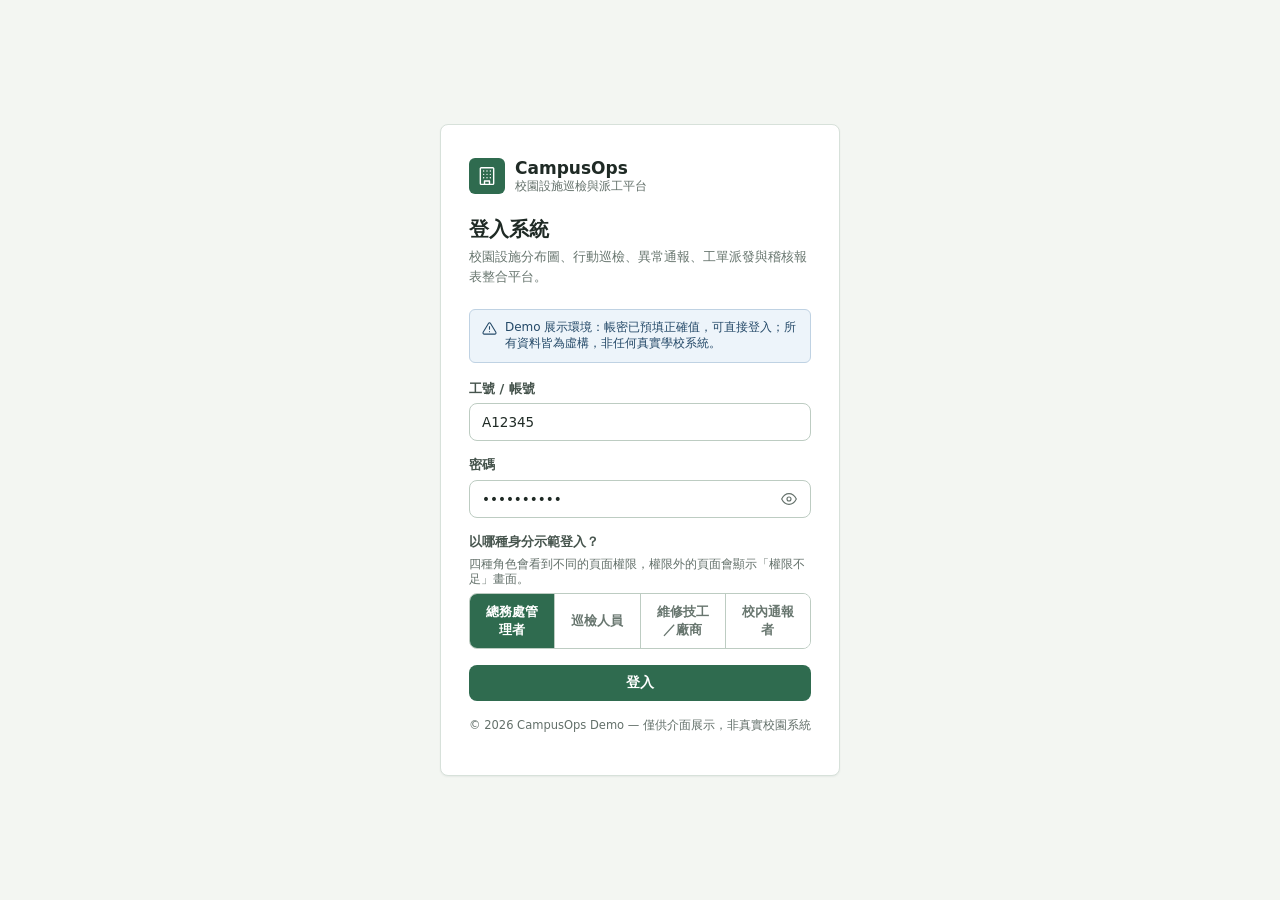
==== commit b66c02b3: "Re-theme palette to campus tree-shade green / college blue / sunlight yellow Replace the previous bl" ====
--- a/index.html
+++ b/index.html
@@ -5,7 +5,7 @@
 <meta name="viewport" content="width=device-width, initial-scale=1.0">
 <title>登入 — CampusOps 校園設施巡檢與派工平台</title>
 <link rel="icon" href="assets/favicon.svg" type="image/svg+xml">
-<link rel="stylesheet" href="css/style.css?v=20260807b">
+<link rel="stylesheet" href="css/style.css?v=20260809a">
 </head>
 <body data-page="login">
 <a class="skip-link" href="#login-form">跳到登入表單</a>
@@ -57,7 +57,7 @@
   </div>
 </div>
 
-<script src="js/main.js?v=20260807b"></script>
+<script src="js/main.js?v=20260809a"></script>
 <script>
 (function () {
   "use strict";
--- a/css/style.css
+++ b/css/style.css
@@ -11,42 +11,49 @@
      brand reads consistently regardless of a visitor's OS setting; the
      [data-theme="dark"] block below is kept only as a manual-override hook
      for a possible future in-app toggle. */
-  --color-bg: #f4f7f6;
+  --color-bg: #f3f6f2;
   --color-surface: #ffffff;
-  --color-surface-sunken: #eef3f1;
-  --color-border: #d8e2de;
-  --color-border-strong: #bdcbc5;
+  --color-surface-sunken: #eaf0ec;
+  --color-border: #d7e1da;
+  --color-border-strong: #bdccc2;
 
   /* Text */
-  --color-text: #17221f;
-  --color-text-soft: #44524d;
-  --color-text-muted: #66736e;
-  /* One step darker than the brief's literal #82908b (3.3:1 on white) so
-     small faint text — table headers, captions, timestamps — still clears
-     WCAG AA 4.5:1; same hue, same "most receded" role in the ramp. */
-  --color-text-faint: #69766f;
+  --color-text: #1f2a25;
+  --color-text-soft: #46544d;
+  --color-text-muted: #68766f;
+  /* One step darker than a literal #82908b/similar pale gray (sub-4.5:1 on
+     white) so small faint text — table headers, captions, timestamps —
+     still clears WCAG AA 4.5:1; same hue, same "most receded" role. */
+  --color-text-faint: #63706a;
   --color-text-on-primary: #ffffff;
 
-  /* Brand — #0F766E is the ONE primary action color (buttons, links, active
-     nav/selection state, focus rings on interactive brand controls).
+  /* Brand — "leaf green", the ONE primary action color (buttons, links,
+     active nav/selection state, focus rings on interactive brand controls).
      Deliberately not used as ambient background filler across cards/icons/
      panels — see --color-neutral-bg for that instead. */
-  --color-primary: #0f766e;
-  --color-primary-hover: #115e59;
-  --color-primary-active: #134e4a;
-  --color-primary-soft: #ccfbf1;
-  --color-primary-soft-border: #99e6d9;
-  --color-primary-soft-ink: #115e59;
+  --color-primary: #2f6b4f;
+  --color-primary-hover: #24573f;
+  --color-primary-active: #1c4633;
+  --color-primary-soft: #e2f0e7;
+  --color-primary-soft-border: #bcdbc7;
+  --color-primary-soft-ink: #24573f;
+
+  /* Campus wayfinding accent — sunlight yellow, used ONLY for the active
+     sidebar item's left indicator bar. A distinct hue AND a distinct role
+     from --color-caution below: this one never appears as text or in the
+     main content area, so it can't be mistaken for a risk/warning state. */
+  --color-campus-accent: #e0b04a;
 
   /* Status palette — reserved. Red/orange/yellow ONLY for danger/overdue/
-     warning states. Blue carries charts, links and informational/focus
-     states instead of green, so green stays legible as the one brand color. */
+     warning states. "College blue" carries charts, links and informational/
+     focus states instead of green, so green stays legible as the one brand
+     color and doesn't dominate every chart. */
   --color-neutral: #57635e;
   --color-neutral-bg: #eceeed;
-  --color-info: #2563eb;
-  --color-info-bg: #eff6ff;
-  --color-info-border: #bfdbfe;
-  --color-info-ink: #1e40af;
+  --color-info: #315e8a;
+  --color-info-bg: #edf4fa;
+  --color-info-border: #bfd2e3;
+  --color-info-ink: #244968;
   --color-caution: #b45309;
   --color-caution-bg: #fffbeb;
   --color-caution-border: #fde68a;
@@ -74,12 +81,12 @@
   /* Sidebar is a fixed dark-green identity, independent of the light/dark
      content theme — it never flips, so these are plain values, not
      re-declared per mode. */
-  --color-sidebar: #0b3a35;
-  --color-sidebar-hover: #124a43;
-  --color-sidebar-active: #0f766e;
-  --color-sidebar-text: #eaf6f4;
-  --color-sidebar-text-soft: #cfe9e4;
-  --color-sidebar-text-muted: #86b8b0;
+  --color-sidebar: #173f32;
+  --color-sidebar-hover: #235540;
+  --color-sidebar-active: #2f6b4f;
+  --color-sidebar-text: #f1f7f3;
+  --color-sidebar-text-soft: #cfe4d7;
+  --color-sidebar-text-muted: #a9c4b5;
   --color-sidebar-border: rgba(255, 255, 255, 0.09);
 
   --radius-sm: 4px;
@@ -235,6 +242,16 @@
   color: #fff;
   font-weight: 600;
 }
+/* Campus wayfinding cue on the active nav item — a small, deliberate accent,
+   not a second brand color; see --color-campus-accent's definition. */
+.sidebar-link[aria-current="page"]::before {
+  content: "";
+  position: absolute;
+  left: 0; top: 8px; bottom: 8px;
+  width: 3px;
+  background: var(--color-campus-accent);
+  border-radius: 0 2px 2px 0;
+}
 .sidebar-link .lock-flag {
   margin-left: auto; width: 14px; height: 14px; color: var(--color-sidebar-text-muted); flex-shrink: 0;
 }
@@ -556,6 +573,11 @@
   align-items: center; justify-content: center; z-index: 100; padding: 20px;
 }
 .modal-backdrop.open { display: flex; }
+/* CO.openModal()/closeTopModal() already toggled this class on <body>, but
+   there was no rule making it actually lock scroll — every modal in the app
+   (reset-demo, submit-confirm, reject, and now the photo lightbox) gets the
+   fix at once. */
+body.modal-open { overflow: hidden; }
 .modal {
   background: var(--color-surface); border-radius: var(--radius-lg); padding: 22px;
   width: 420px; max-width: 100%; max-height: 88vh; overflow-y: auto;
@@ -655,6 +677,64 @@
   .page-header { flex-direction: column; align-items: stretch; }
 }
 
+/* ---------- Mobile Dashboard: denser KPIs + tabbed analysis row ---------- */
+
+/* Base (desktop/tablet) state — declared BEFORE the media query below so the
+   640px override actually wins there; two equal-specificity rules resolve
+   by source order, and a later plain rule would otherwise beat an earlier
+   media-query rule regardless of viewport. */
+.dashboard-tabs { display: none; }
+.urgent-mobile-more { display: none; }
+
+@media (max-width: 640px) {
+  /* KPI cards stay 2-up on the dashboard specifically (denser than the
+     generic 1-col fallback above), so all 4 stat tiles are visible without
+     scrolling past them one at a time. */
+  body[data-page="dashboard"] .stats-grid { grid-template-columns: 1fr 1fr; gap: 10px; }
+  body[data-page="dashboard"] .stat-card { min-height: 0; padding: 12px 14px; }
+  body[data-page="dashboard"] .stat-card .stat-value { font-size: 22px; }
+
+  /* 近7日趨勢 / 建築排名 / 設施類型分布 collapse from 3 stacked cards into
+     one tabbed view — see .dashboard-tabs role="tablist" wiring in
+     dashboard.html. Desktop/tablet keep the plain 3-card grid untouched. */
+  .dashboard-tabs { display: flex; gap: 6px; overflow-x: auto; padding: 2px 2px 12px; margin: -2px -2px 0; }
+  .dashboard-tabs [role="tab"] {
+    flex: 1 0 auto; white-space: nowrap; border: 1px solid var(--color-border-strong); background: var(--color-surface);
+    color: var(--color-text-muted); font-size: 12.5px; font-weight: 600; padding: 7px 12px; border-radius: 999px; cursor: pointer;
+  }
+  .dashboard-tabs [role="tab"][aria-selected="true"] { background: var(--color-primary); border-color: var(--color-primary); color: #fff; }
+  body[data-page="dashboard"] .analysis-row { display: block; margin-bottom: 0; }
+  body[data-page="dashboard"] .analysis-row > .card { display: none; margin-bottom: 16px; }
+  body[data-page="dashboard"] .analysis-row > .card.tab-active { display: block; }
+
+  /* 需要立即處理: only the top 3 rows on a phone, with an explicit way to
+     reach the rest instead of a long scroll. */
+  #urgent-list tbody tr:nth-child(n+4) { display: none; }
+  .urgent-mobile-more { display: block; padding: 12px 16px 16px; }
+
+  /* 需要立即處理 gets a bespoke "photo left, text right" card instead of the
+     generic label:value stack every other responsive table uses — a grid
+     with the thumbnail spanning all rows in column 1 and 標題/位置/風險/狀態
+     stacked in column 2. 工單編號/類型/SLA are dropped on this card (still
+     visible on desktop and on the full 工單管理 list). */
+  .workorder-thumbnail { width: 72px; height: 54px; }
+  #urgent-list table.data-table.table-responsive-stack { min-width: 0; }
+  #urgent-list tbody tr {
+    display: grid; grid-template-columns: 72px 1fr; column-gap: 12px; align-items: start;
+    border: 1px solid var(--color-border); border-radius: var(--radius-lg); margin-bottom: 10px; padding: 10px;
+  }
+  #urgent-list td[data-label="工單編號"],
+  #urgent-list td[data-label="類型"],
+  #urgent-list td[data-label="SLA 期限"] { display: none; }
+  #urgent-list td[data-label="現場"] { grid-column: 1; grid-row: 1 / -1; padding: 0; align-self: start; }
+  #urgent-list td[data-label="標題 / 位置"],
+  #urgent-list td[data-label="風險"],
+  #urgent-list td[data-label="狀態"] { grid-column: 2; display: block; padding: 3px 12px; text-align: left; }
+  #urgent-list td[data-label="標題 / 位置"]::before,
+  #urgent-list td[data-label="風險"]::before,
+  #urgent-list td[data-label="狀態"]::before { display: none; }
+}
+
 /* ---------- Mobile inspection form (390px design) ---------- */
 
 .mobile-shell { max-width: 430px; margin: 0 auto; min-height: 100vh; background: var(--color-surface-sunken); display: flex; flex-direction: column; }
@@ -676,8 +756,8 @@
 
 .mobile-body { flex: 1; padding: 14px 14px 100px; display: flex; flex-direction: column; gap: 14px; }
 .m-card { background: var(--color-surface); border: 1px solid var(--color-border); border-radius: var(--radius-lg); padding: 14px; }
-.m-card h4 { font-size: 13px; font-weight: 700; margin-bottom: 8px; display: flex; align-items: center; gap: 6px; }
-.m-card h4 svg { width: 15px; height: 15px; color: var(--color-primary); }
+.m-card h2 { font-size: 13px; font-weight: 700; margin-bottom: 8px; display: flex; align-items: center; gap: 6px; }
+.m-card h2 svg { width: 15px; height: 15px; color: var(--color-primary); }
 .m-equipment-row { display: flex; justify-content: space-between; font-size: 12.5px; padding: 5px 0; border-bottom: 1px dashed var(--color-border); }
 .m-equipment-row:last-child { border-bottom: none; }
 .m-equipment-row .k { color: var(--color-text-faint); }
@@ -747,7 +827,10 @@
 .map-panel { background: var(--color-surface); border: 1px solid var(--color-border); border-radius: var(--radius-lg); overflow-y: auto; }
 .map-panel .card-body { padding: 16px; }
 .map-filter-group { margin-bottom: 18px; }
-.map-filter-group h4 { font-size: 12px; font-weight: 700; text-transform: uppercase; letter-spacing: 0.04em; color: var(--color-text-faint); margin-bottom: 10px; }
+.map-filter-group h2,
+.map-filter-group .map-filter-label {
+  font-size: 12px; font-weight: 700; text-transform: uppercase; letter-spacing: 0.04em; color: var(--color-text-faint); margin-bottom: 10px; display: block;
+}
 .layer-row { display: flex; align-items: center; gap: 9px; padding: 6px 0; font-size: 13px; }
 .layer-row .layer-swatch { width: 12px; height: 12px; border-radius: 3px; flex-shrink: 0; }
 .legend-row { display: flex; align-items: center; gap: 8px; font-size: 12.5px; padding: 4px 0; }
@@ -855,18 +938,79 @@
 .timeline-item .t-meta { font-size: 11.5px; color: var(--color-text-faint); margin-top: 2px; }
 .timeline-item .t-note { font-size: 12.5px; color: var(--color-text-muted); margin-top: 5px; background: var(--color-surface-sunken); border-radius: var(--radius-md); padding: 8px 10px; }
 
-/* ---------- Photo compare ---------- */
-
-.photo-compare { display: grid; grid-template-columns: 1fr 1fr; gap: 10px; }
-.photo-compare figure { margin: 0; }
-.photo-compare .ph-box { position: relative; aspect-ratio: 4/3; border-radius: var(--radius-md); background: var(--color-surface-sunken); border: 1px solid var(--color-border); display: flex; align-items: center; justify-content: center; font-size: 42px; overflow: hidden; }
-.photo-compare figcaption { font-size: 11.5px; color: var(--color-text-faint); margin-top: 5px; text-align: center; font-weight: 600; }
-.ph-demo-flag {
+/* ==========================================================================
+   On-site photo evidence — thumbnails, before/after cards, lightbox, empty
+   state. Operational (identify a location/fixture/problem), never decorative.
+   ========================================================================== */
+
+/* Small clickable thumbnail (Dashboard urgent-table 現場 column, map popover).
+   Fixed dimensions are set by the specific usage (.workorder-thumbnail below,
+   or an inline width/height for the map popover) so layout never shifts. */
+.photo-thumbnail-button {
+  display: block; padding: 0; border: 1px solid var(--color-border-strong); border-radius: 4px;
+  overflow: hidden; cursor: pointer; background: var(--color-surface-sunken); flex-shrink: 0; position: relative;
+}
+.photo-thumbnail-button img { width: 100%; height: 100%; object-fit: cover; display: block; }
+.photo-thumbnail-button:hover { border-color: var(--color-primary); }
+.photo-thumbnail-button:hover::after {
+  content: ""; position: absolute; inset: 0; background: rgba(11, 58, 53, 0.15);
+  background-image: url('data:image/svg+xml;utf8,<svg xmlns="http://www.w3.org/2000/svg" viewBox="0 0 24 24" fill="none" stroke="white" stroke-width="2.5"><circle cx="11" cy="11" r="7"/><path d="m21 21-4.3-4.3"/><path d="M11 8v6M8 11h6"/></svg>');
+  background-repeat: no-repeat; background-position: center; background-size: 40%;
+}
+.photo-thumbnail-button:focus-visible { outline: 2px solid var(--color-info); outline-offset: 2px; }
+
+.workorder-thumbnail { width: 48px; height: 48px; }
+
+/* Dashboard urgent-table 現場 column header/cell shouldn't force the table wider */
+td[data-label="現場"] { width: 64px; }
+
+/* Problem/completion side-by-side grid — 2 cols desktop, 1 col mobile */
+.photo-evidence-grid { display: grid; grid-template-columns: 1fr 1fr; gap: 16px; }
+@media (max-width: 640px) { .photo-evidence-grid { grid-template-columns: 1fr; } }
+
+.photo-evidence-card { display: flex; flex-direction: column; gap: 8px; }
+.photo-evidence-card .pe-heading { font-size: 13px; font-weight: 700; }
+.photo-evidence-card .photo-thumbnail-button {
+  width: 100%; aspect-ratio: 4/3; border-radius: 6px; border-color: var(--color-border);
+}
+.photo-evidence-card .pe-meta { font-size: 12px; color: var(--color-text-muted); display: flex; flex-direction: column; gap: 2px; }
+.photo-evidence-card .pe-meta .pe-by { font-weight: 600; color: var(--color-text-soft); }
+
+.photo-demo-badge {
   position: absolute; top: 6px; left: 6px; font-size: 10px; font-weight: 800; letter-spacing: 0.04em;
-  color: #fff; background: rgba(20, 32, 28, 0.72); padding: 2px 7px; border-radius: 999px; text-transform: uppercase;
-}
-.photo-demo-note { font-size: 11.5px; color: var(--color-text-faint); margin-top: -6px; margin-bottom: 12px; display: flex; align-items: center; gap: 5px; }
-.photo-demo-note svg { width: 13px; height: 13px; flex-shrink: 0; }
+  color: #fff; background: rgba(11, 58, 53, 0.78); padding: 2px 7px; border-radius: 999px; text-transform: uppercase;
+  pointer-events: none;
+}
+.photo-evidence-note { font-size: 11.5px; color: var(--color-text-faint); margin: -4px 0 14px; display: flex; align-items: center; gap: 5px; }
+.photo-evidence-note svg { width: 13px; height: 13px; flex-shrink: 0; }
+
+/* Empty state sized to sit in the same 4:3 slot a real photo would occupy */
+.photo-empty-state {
+  aspect-ratio: 4/3; border-radius: 6px; border: 1.5px dashed var(--color-border-strong); background: var(--color-surface-sunken);
+  display: flex; flex-direction: column; align-items: center; justify-content: center; gap: 6px; color: var(--color-text-faint); text-align: center; padding: 10px;
+}
+.photo-empty-state svg { width: 26px; height: 26px; }
+.photo-empty-state span { font-size: 12px; font-weight: 600; }
+/* Failed-to-load state reuses the same slot/box so a broken photo never
+   collapses to a broken-image glyph */
+.photo-empty-state.is-error { border-style: solid; border-color: var(--color-danger-border); background: var(--color-danger-bg); color: var(--color-danger); }
+
+/* ---------- Photo lightbox (shared modal reused by dashboard/map/detail) ---------- */
+
+.photo-lightbox .modal { width: 720px; max-width: 100%; padding: 0; overflow: hidden; }
+.photo-lightbox-media { width: 100%; aspect-ratio: 4/3; background: var(--color-surface-sunken); }
+.photo-lightbox-media img { width: 100%; height: 100%; object-fit: contain; background: #14201c; }
+.photo-lightbox-body { padding: 18px 20px; }
+.photo-lightbox-body h3 { font-size: 15px; margin-bottom: 8px; padding-right: 24px; }
+.photo-lightbox-tags { display: flex; align-items: center; gap: 8px; margin-bottom: 10px; flex-wrap: wrap; }
+.photo-lightbox-meta { font-size: 12.5px; color: var(--color-text-muted); }
+.photo-lightbox-meta .pl-by { font-weight: 600; color: var(--color-text-soft); }
+.photo-lightbox-close {
+  position: absolute; top: 10px; right: 10px; width: 30px; height: 30px; border-radius: 50%;
+  border: none; background: rgba(20, 32, 28, 0.55); color: #fff; display: flex; align-items: center; justify-content: center; cursor: pointer; z-index: 2;
+}
+.photo-lightbox-close:hover { background: rgba(20, 32, 28, 0.75); }
+.photo-lightbox-close svg { width: 16px; height: 16px; }
 
 /* ---------- Detail two-col layout ---------- */
 
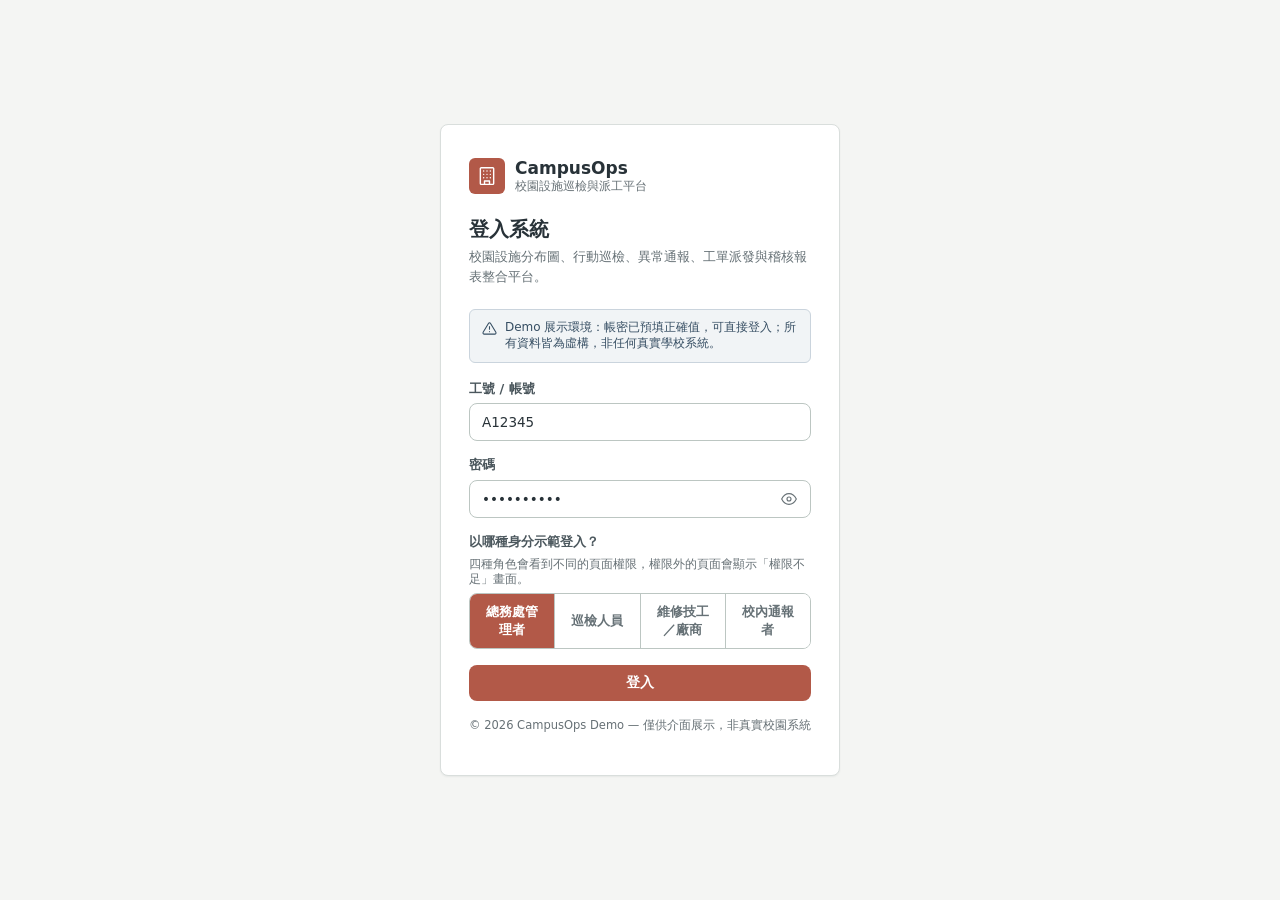
==== commit e7409b38: "Re-theme palette to terracotta primary / warm gray-blue sidebar / slate info Replaces the campus tre" ====
--- a/index.html
+++ b/index.html
@@ -5,7 +5,7 @@
 <meta name="viewport" content="width=device-width, initial-scale=1.0">
 <title>登入 — CampusOps 校園設施巡檢與派工平台</title>
 <link rel="icon" href="assets/favicon.svg" type="image/svg+xml">
-<link rel="stylesheet" href="css/style.css?v=20260809a">
+<link rel="stylesheet" href="css/style.css?v=20260811b">
 </head>
 <body data-page="login">
 <a class="skip-link" href="#login-form">跳到登入表單</a>
@@ -57,7 +57,7 @@
   </div>
 </div>
 
-<script src="js/main.js?v=20260809a"></script>
+<script src="js/main.js?v=20260811b"></script>
 <script>
 (function () {
   "use strict";
--- a/css/style.css
+++ b/css/style.css
@@ -11,49 +11,60 @@
      brand reads consistently regardless of a visitor's OS setting; the
      [data-theme="dark"] block below is kept only as a manual-override hook
      for a possible future in-app toggle. */
-  --color-bg: #f3f6f2;
+  --color-bg: #f4f5f3;
   --color-surface: #ffffff;
-  --color-surface-sunken: #eaf0ec;
-  --color-border: #d7e1da;
-  --color-border-strong: #bdccc2;
+  --color-surface-sunken: #ecefed;
+  --color-border: #d9dedc;
+  --color-border-strong: #bcc6c2;
 
   /* Text */
-  --color-text: #1f2a25;
-  --color-text-soft: #46544d;
-  --color-text-muted: #68766f;
-  /* One step darker than a literal #82908b/similar pale gray (sub-4.5:1 on
-     white) so small faint text — table headers, captions, timestamps —
-     still clears WCAG AA 4.5:1; same hue, same "most receded" role. */
-  --color-text-faint: #63706a;
+  --color-text: #283238;
+  --color-text-soft: #4b575d;
+  --color-text-muted: #667176;
+  /* Darkened from the given #758086 (3.70:1 on --color-bg / 4.05:1 on
+     white — both sub-4.5:1) so small faint text — table headers, captions,
+     timestamps — still clears WCAG AA 4.5:1; same hue, same "most
+     receded" role. */
+  --color-text-faint: #677176;
   --color-text-on-primary: #ffffff;
 
-  /* Brand — "leaf green", the ONE primary action color (buttons, links,
+  /* Brand — terracotta/rust, the ONE primary action color (buttons, links,
      active nav/selection state, focus rings on interactive brand controls).
      Deliberately not used as ambient background filler across cards/icons/
-     panels — see --color-neutral-bg for that instead. */
-  --color-primary: #2f6b4f;
-  --color-primary-hover: #24573f;
-  --color-primary-active: #1c4633;
-  --color-primary-soft: #e2f0e7;
-  --color-primary-soft-border: #bcdbc7;
-  --color-primary-soft-ink: #24573f;
-
-  /* Campus wayfinding accent — sunlight yellow, used ONLY for the active
-     sidebar item's left indicator bar. A distinct hue AND a distinct role
-     from --color-caution below: this one never appears as text or in the
-     main content area, so it can't be mistaken for a risk/warning state. */
-  --color-campus-accent: #e0b04a;
+     panels — see --color-neutral-bg for that instead.
+     Darkened slightly from the given #B85C4A (white text on it measured
+     4.4989:1 — just under the 4.5:1 AA floor) to #B25948 (4.76:1). */
+  --color-primary: #b25948;
+  --color-primary-hover: #9f493c;
+  --color-primary-active: #823b31;
+  --color-primary-soft: #f8e9e5;
+  --color-primary-soft-border: #e8c3bb;
+  --color-primary-soft-ink: #813d32;
+
+  /* Campus wayfinding accent — warm gold, used ONLY for the active sidebar
+     item's left indicator bar. A distinct hue AND a distinct role from
+     --color-caution below: this one never appears as text or in the main
+     content area, so it can't be mistaken for a risk/warning state.
+     Lightened well beyond the given #D2A144 (only 1.91:1 against the new
+     --color-sidebar-active, which shares the primary's terracotta luminance
+     — the two are too close in lightness for a 3px indicator to read
+     against it at the given value) to #EDD394 (3.25:1, the WCAG 1.4.11
+     non-text floor for graphical objects, with a small safety margin). */
+  --color-campus-accent: #edd394;
 
   /* Status palette — reserved. Red/orange/yellow ONLY for danger/overdue/
-     warning states. "College blue" carries charts, links and informational/
-     focus states instead of green, so green stays legible as the one brand
-     color and doesn't dominate every chart. */
+     warning states. Slate blue carries charts, links and informational/
+     focus states instead of the brand color, so terracotta stays legible
+     as the one brand color and doesn't dominate every chart.
+     -bg/-border/-ink are derived tints of the given --color-info (not
+     independently specified) so the info family keeps the same light-bg/
+     mid-border/dark-ink structure as every other status color below. */
   --color-neutral: #57635e;
   --color-neutral-bg: #eceeed;
-  --color-info: #315e8a;
-  --color-info-bg: #edf4fa;
-  --color-info-border: #bfd2e3;
-  --color-info-ink: #244968;
+  --color-info: #4d708e;
+  --color-info-bg: #f1f4f6;
+  --color-info-border: #cad4dd;
+  --color-info-ink: #364e63;
   --color-caution: #b45309;
   --color-caution-bg: #fffbeb;
   --color-caution-border: #fde68a;
@@ -78,15 +89,16 @@
   --sidebar-width-collapsed: 76px;
   --header-height: 60px;
 
-  /* Sidebar is a fixed dark-green identity, independent of the light/dark
-     content theme — it never flips, so these are plain values, not
-     re-declared per mode. */
-  --color-sidebar: #173f32;
-  --color-sidebar-hover: #235540;
-  --color-sidebar-active: #2f6b4f;
-  --color-sidebar-text: #f1f7f3;
-  --color-sidebar-text-soft: #cfe4d7;
-  --color-sidebar-text-muted: #a9c4b5;
+  /* Sidebar is a fixed warm-gray-blue identity, independent of the
+     light/dark content theme — it never flips, so these are plain values,
+     not re-declared per mode. --color-sidebar-active mirrors
+     --color-primary (same adjusted value, same reasoning). */
+  --color-sidebar: #46545b;
+  --color-sidebar-hover: #56666e;
+  --color-sidebar-active: #b25948;
+  --color-sidebar-text: #f8faf9;
+  --color-sidebar-text-soft: #e1e6e7;
+  --color-sidebar-text-muted: #c8d1d3;
   --color-sidebar-border: rgba(255, 255, 255, 0.09);
 
   --radius-sm: 4px;
@@ -677,14 +689,146 @@
   .page-header { flex-direction: column; align-items: stretch; }
 }
 
-/* ---------- Mobile Dashboard: denser KPIs + tabbed analysis row ---------- */
-
-/* Base (desktop/tablet) state — declared BEFORE the media query below so the
-   640px override actually wins there; two equal-specificity rules resolve
-   by source order, and a later plain rule would otherwise beat an earlier
-   media-query rule regardless of viewport. */
-.dashboard-tabs { display: none; }
-.urgent-mobile-more { display: none; }
+/* ==========================================================================
+   Dashboard — campus operations command center
+   ========================================================================== */
+
+/* ---------- Topbar: slim demo tag + mobile page-actions menu ---------- */
+
+.demo-tag {
+  display: flex; align-items: center; gap: 6px; height: 34px; padding: 0 10px;
+  border: 1px solid var(--color-info-border); border-radius: var(--radius-lg);
+  background: var(--color-info-bg); color: var(--color-info-ink); font-size: 12.5px; font-weight: 700; cursor: pointer;
+}
+.demo-tag:hover { background: var(--color-info-border); }
+.demo-tag svg { width: 15px; height: 15px; }
+.demo-tag:focus-visible { outline: 2px solid var(--color-info); outline-offset: 2px; }
+.demo-tag-menu { width: 300px; }
+.demo-tag-declaration {
+  display: flex; gap: 8px; font-size: 12px; color: var(--color-info-ink); background: var(--color-info-bg);
+  border: 1px solid var(--color-info-border); border-radius: var(--radius-md); padding: 8px 10px; margin: 4px 4px 8px;
+}
+.demo-tag-declaration svg { width: 14px; height: 14px; flex-shrink: 0; margin-top: 1px; }
+
+.page-actions-menu { position: relative; display: none; }
+.page-actions-menu .icon-btn:focus-visible { outline: 2px solid var(--color-info); outline-offset: 2px; }
+.page-actions-menu .role-menu { width: 240px; }
+
+/* ---------- 12-column row layout ---------- */
+
+.dash-row-12 { display: grid; grid-template-columns: repeat(12, 1fr); gap: 12px; }
+.dash-col-7 { grid-column: span 7; }
+.dash-col-5 { grid-column: span 5; }
+.dash-col-8 { grid-column: span 8; }
+.dash-col-4 { grid-column: span 4; }
+.dash-hotspot-panel { order: 1; display: flex; flex-direction: column; }
+.dash-urgent-panel { order: 2; display: flex; flex-direction: column; }
+.dash-panel-link { font-size: 12.5px; font-weight: 600; color: var(--color-info); white-space: nowrap; }
+.dash-panel-link:hover { text-decoration: underline; }
+.dash-panel-link:focus-visible { outline: 2px solid var(--color-info); outline-offset: 2px; border-radius: 2px; }
+
+/* Denser KPI row + section rhythm for the Dashboard specifically (scoped by
+   body[data-page], same pattern the existing <=640px rule below already
+   uses) — other pages' .stats-grid/.stat-card are untouched. */
+body[data-page="dashboard"] .stats-grid { gap: 12px; margin-bottom: 16px; }
+body[data-page="dashboard"] .stat-card { padding: 14px 16px; min-height: 92px; }
+
+/* ---------- Hotspot map — reuses .map-canvas/.map-building/.map-marker/
+   .map-cluster/.map-popover from the full facility map (map.html) so both
+   surfaces render identically; only the wrapper differs (no pan/zoom chrome
+   here, fixed 100% scale). Scoped so it never touches map.html's own rules.
+   280px matches the mobile floor exactly, so one value now covers every
+   viewport instead of a separate <=560px override. */
+.dash-hotspot-wrap {
+  position: relative; border: 1px solid var(--color-border); border-radius: var(--radius-lg);
+  overflow: hidden; min-height: 280px; flex: 1;
+}
+.dash-hotspot-wrap .map-canvas { position: absolute; inset: 0; }
+.dash-hotspot-wrap .map-building { cursor: default; }
+.dash-hotspot-wrap .map-building:hover { border-color: var(--color-border-strong); }
+
+/* Cluster popover — the hotspot's simplified stand-in for map.html's
+   zoom-to-expand: no zoom control here, so a cluster instead lists its
+   work orders directly, worst-risk first. */
+.dash-cluster-list { display: flex; flex-direction: column; gap: 6px; max-height: 220px; overflow-y: auto; }
+.dash-cluster-item {
+  display: flex; align-items: center; gap: 8px; width: 100%; text-align: left; font: inherit;
+  border: 1px solid var(--color-border); border-radius: var(--radius-md); padding: 6px 8px;
+  background: var(--color-surface); cursor: pointer;
+}
+.dash-cluster-item:hover { background: var(--color-surface-sunken); }
+.dash-cluster-item:focus-visible { outline: 2px solid var(--color-info); outline-offset: 2px; }
+.dash-cluster-item-title { font-size: 12.5px; color: var(--color-text); }
+
+/* ---------- 立即處理 summary cards (top 3, 64×48 photo) ---------- */
+/* Two independent, non-nested controls per row: the photo <button> (opens
+   the Lightbox) and .dash-urgent-link (a real <a>, opens the work order) —
+   .dash-urgent-item itself is just a flex wrapper now, not an interactive
+   role="link" div, so there's no double interaction to guard against. */
+
+.dash-urgent-list { display: flex; flex-direction: column; }
+.dash-urgent-item {
+  display: flex; gap: 12px; align-items: flex-start; padding: 10px 16px;
+  border-top: 1px solid var(--color-border);
+}
+.dash-urgent-item:first-child { border-top: none; }
+.dash-urgent-thumb { width: 64px; height: 48px; flex-shrink: 0; }
+.dash-urgent-link {
+  flex: 1; min-width: 0; display: block; border-radius: var(--radius-sm);
+  margin: -4px -6px; padding: 4px 6px;
+}
+.dash-urgent-link:hover { background: var(--color-surface-sunken); }
+.dash-urgent-link:hover .dash-urgent-title { text-decoration: underline; }
+.dash-urgent-link:focus-visible { outline: 2px solid var(--color-info); outline-offset: 2px; }
+.dash-urgent-body { display: flex; flex-direction: column; gap: 3px; }
+.dash-urgent-title { font-size: 13px; font-weight: 700; color: var(--color-text); }
+.dash-urgent-meta { font-size: 12px; color: var(--color-text-faint); }
+.dash-urgent-badges { display: flex; gap: 6px; flex-wrap: wrap; }
+.dash-urgent-sla { font-size: 11.5px; color: var(--color-text-muted); }
+
+/* ---------- 所有待關注工單: title link + always-visible "查看全部工單" ---------- */
+
+.attention-row-link { display: inline-block; }
+.attention-row-link:hover { text-decoration: underline; }
+.attention-row-link:focus-visible { outline: 2px solid var(--color-info); outline-offset: 2px; border-radius: 2px; }
+
+.dash-view-all-footer {
+  display: flex; align-items: center; justify-content: space-between; gap: 12px; flex-wrap: wrap;
+  padding: 12px 18px; border-top: 1px solid var(--color-border);
+}
+.dash-view-all-count { font-size: 12px; color: var(--color-text-faint); flex: 1; min-width: 160px; }
+
+/* ---------- 營運效能: SLA progress bar + simple stat rows ---------- */
+
+.dash-efficiency-block + .dash-efficiency-block { margin-top: 18px; }
+.progress-bar { height: 10px; border-radius: 6px; background: var(--color-surface-sunken); overflow: hidden; margin-top: 8px; }
+.progress-bar-fill { height: 100%; border-radius: 6px; background: var(--color-primary); }
+.dash-efficiency-simple-row { display: flex; justify-content: space-between; align-items: baseline; padding: 10px 0; border-top: 1px solid var(--color-border); }
+.dash-efficiency-simple-row:first-child { border-top: none; padding-top: 0; }
+.dash-efficiency-simple-row .dash-efficiency-value { font-size: 16px; font-weight: 800; }
+
+/* ---------- 次要分析: always-on 建築排名／設施類型 tabs (both viewports) ---------- */
+
+.dash-analysis-tabs { display: flex; gap: 4px; padding: 10px 10px 0; border-bottom: 1px solid var(--color-border); }
+.dash-analysis-tabs [role="tab"] {
+  border: none; background: none; color: var(--color-text-muted); font-size: 13px; font-weight: 600;
+  padding: 10px 14px; cursor: pointer; border-bottom: 2px solid transparent; margin-bottom: -1px;
+}
+.dash-analysis-tabs [role="tab"]:hover { color: var(--color-text); }
+.dash-analysis-tabs [role="tab"][aria-selected="true"] { color: var(--color-primary-hover); border-bottom-color: var(--color-primary); }
+.dash-analysis-tabs [role="tab"]:focus-visible { outline: 2px solid var(--color-info); outline-offset: -2px; border-radius: var(--radius-sm); }
+
+/* ---------- 所有待關注工單 (full table, bottom) ---------- */
+
+.workorder-thumbnail { width: 48px; height: 48px; }
+
+@media (max-width: 900px) {
+  /* 立即處理／校園異常熱點圖 collapse to a single column, urgent-list first. */
+  .dash-row-12 { grid-template-columns: 1fr; }
+  .dash-col-7, .dash-col-5, .dash-col-8, .dash-col-4 { grid-column: span 1; }
+  .dash-hotspot-panel { order: 2; }
+  .dash-urgent-panel { order: 1; }
+}
 
 @media (max-width: 640px) {
   /* KPI cards stay 2-up on the dashboard specifically (denser than the
@@ -694,45 +838,33 @@
   body[data-page="dashboard"] .stat-card { min-height: 0; padding: 12px 14px; }
   body[data-page="dashboard"] .stat-card .stat-value { font-size: 22px; }
 
-  /* 近7日趨勢 / 建築排名 / 設施類型分布 collapse from 3 stacked cards into
-     one tabbed view — see .dashboard-tabs role="tablist" wiring in
-     dashboard.html. Desktop/tablet keep the plain 3-card grid untouched. */
-  .dashboard-tabs { display: flex; gap: 6px; overflow-x: auto; padding: 2px 2px 12px; margin: -2px -2px 0; }
-  .dashboard-tabs [role="tab"] {
-    flex: 1 0 auto; white-space: nowrap; border: 1px solid var(--color-border-strong); background: var(--color-surface);
-    color: var(--color-text-muted); font-size: 12.5px; font-weight: 600; padding: 7px 12px; border-radius: 999px; cursor: pointer;
-  }
-  .dashboard-tabs [role="tab"][aria-selected="true"] { background: var(--color-primary); border-color: var(--color-primary); color: #fff; }
-  body[data-page="dashboard"] .analysis-row { display: block; margin-bottom: 0; }
-  body[data-page="dashboard"] .analysis-row > .card { display: none; margin-bottom: 16px; }
-  body[data-page="dashboard"] .analysis-row > .card.tab-active { display: block; }
-
-  /* 需要立即處理: only the top 3 rows on a phone, with an explicit way to
-     reach the rest instead of a long scroll. */
-  #urgent-list tbody tr:nth-child(n+4) { display: none; }
-  .urgent-mobile-more { display: block; padding: 12px 16px 16px; }
-
-  /* 需要立即處理 gets a bespoke "photo left, text right" card instead of the
-     generic label:value stack every other responsive table uses — a grid
-     with the thumbnail spanning all rows in column 1 and 標題/位置/風險/狀態
-     stacked in column 2. 工單編號/類型/SLA are dropped on this card (still
-     visible on desktop and on the full 工單管理 list). */
+  /* 主要操作收進 More Menu，H1 旁只留一顆按鈕 */
+  .page-header.dash-header .page-actions { display: none; }
+  .page-actions-menu { display: block; }
+
+  /* 需要立即處理摘要已經只渲染 3 筆（見 dashboard.html），這裡不需要再用 CSS
+     隱藏第 4 筆；查看全部工單改放在 Card Header，任何尺寸都看得到。 */
+
+  .dash-view-all-footer { padding: 12px 16px 16px; }
+
+  /* 所有待關注工單（完整表格，桌面最多 6 筆）: 同樣的 photo-left / text-right 卡片，手機只留前 3 筆 */
+  #attention-table tbody tr:nth-child(n+4) { display: none; }
   .workorder-thumbnail { width: 72px; height: 54px; }
-  #urgent-list table.data-table.table-responsive-stack { min-width: 0; }
-  #urgent-list tbody tr {
+  #attention-table table.data-table.table-responsive-stack { min-width: 0; }
+  #attention-table tbody tr {
     display: grid; grid-template-columns: 72px 1fr; column-gap: 12px; align-items: start;
     border: 1px solid var(--color-border); border-radius: var(--radius-lg); margin-bottom: 10px; padding: 10px;
   }
-  #urgent-list td[data-label="工單編號"],
-  #urgent-list td[data-label="類型"],
-  #urgent-list td[data-label="SLA 期限"] { display: none; }
-  #urgent-list td[data-label="現場"] { grid-column: 1; grid-row: 1 / -1; padding: 0; align-self: start; }
-  #urgent-list td[data-label="標題 / 位置"],
-  #urgent-list td[data-label="風險"],
-  #urgent-list td[data-label="狀態"] { grid-column: 2; display: block; padding: 3px 12px; text-align: left; }
-  #urgent-list td[data-label="標題 / 位置"]::before,
-  #urgent-list td[data-label="風險"]::before,
-  #urgent-list td[data-label="狀態"]::before { display: none; }
+  #attention-table td[data-label="工單編號"],
+  #attention-table td[data-label="類型"],
+  #attention-table td[data-label="SLA 期限"] { display: none; }
+  #attention-table td[data-label="現場"] { grid-column: 1; grid-row: 1 / -1; padding: 0; align-self: start; }
+  #attention-table td[data-label="標題 / 位置"],
+  #attention-table td[data-label="風險"],
+  #attention-table td[data-label="狀態"] { grid-column: 2; display: block; padding: 3px 12px; text-align: left; }
+  #attention-table td[data-label="標題 / 位置"]::before,
+  #attention-table td[data-label="風險"]::before,
+  #attention-table td[data-label="狀態"]::before { display: none; }
 }
 
 /* ---------- Mobile inspection form (390px design) ---------- */
